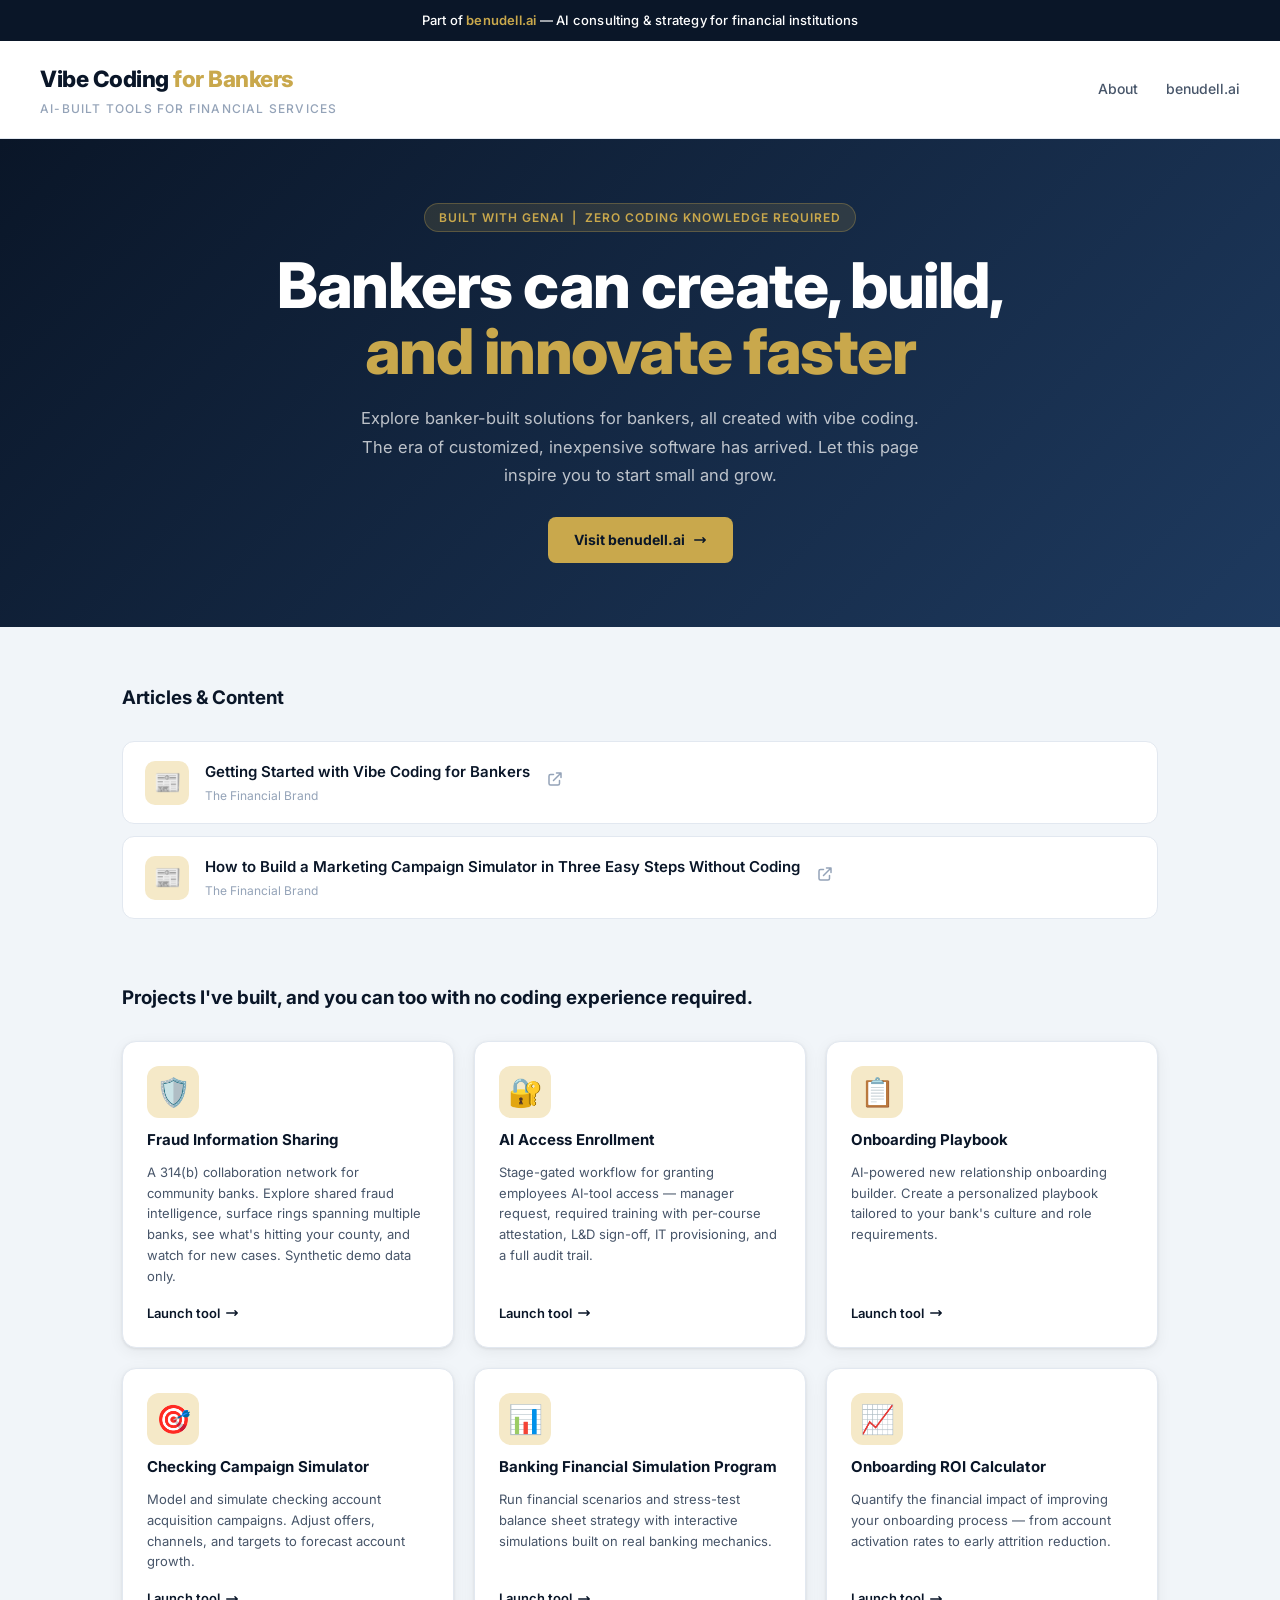
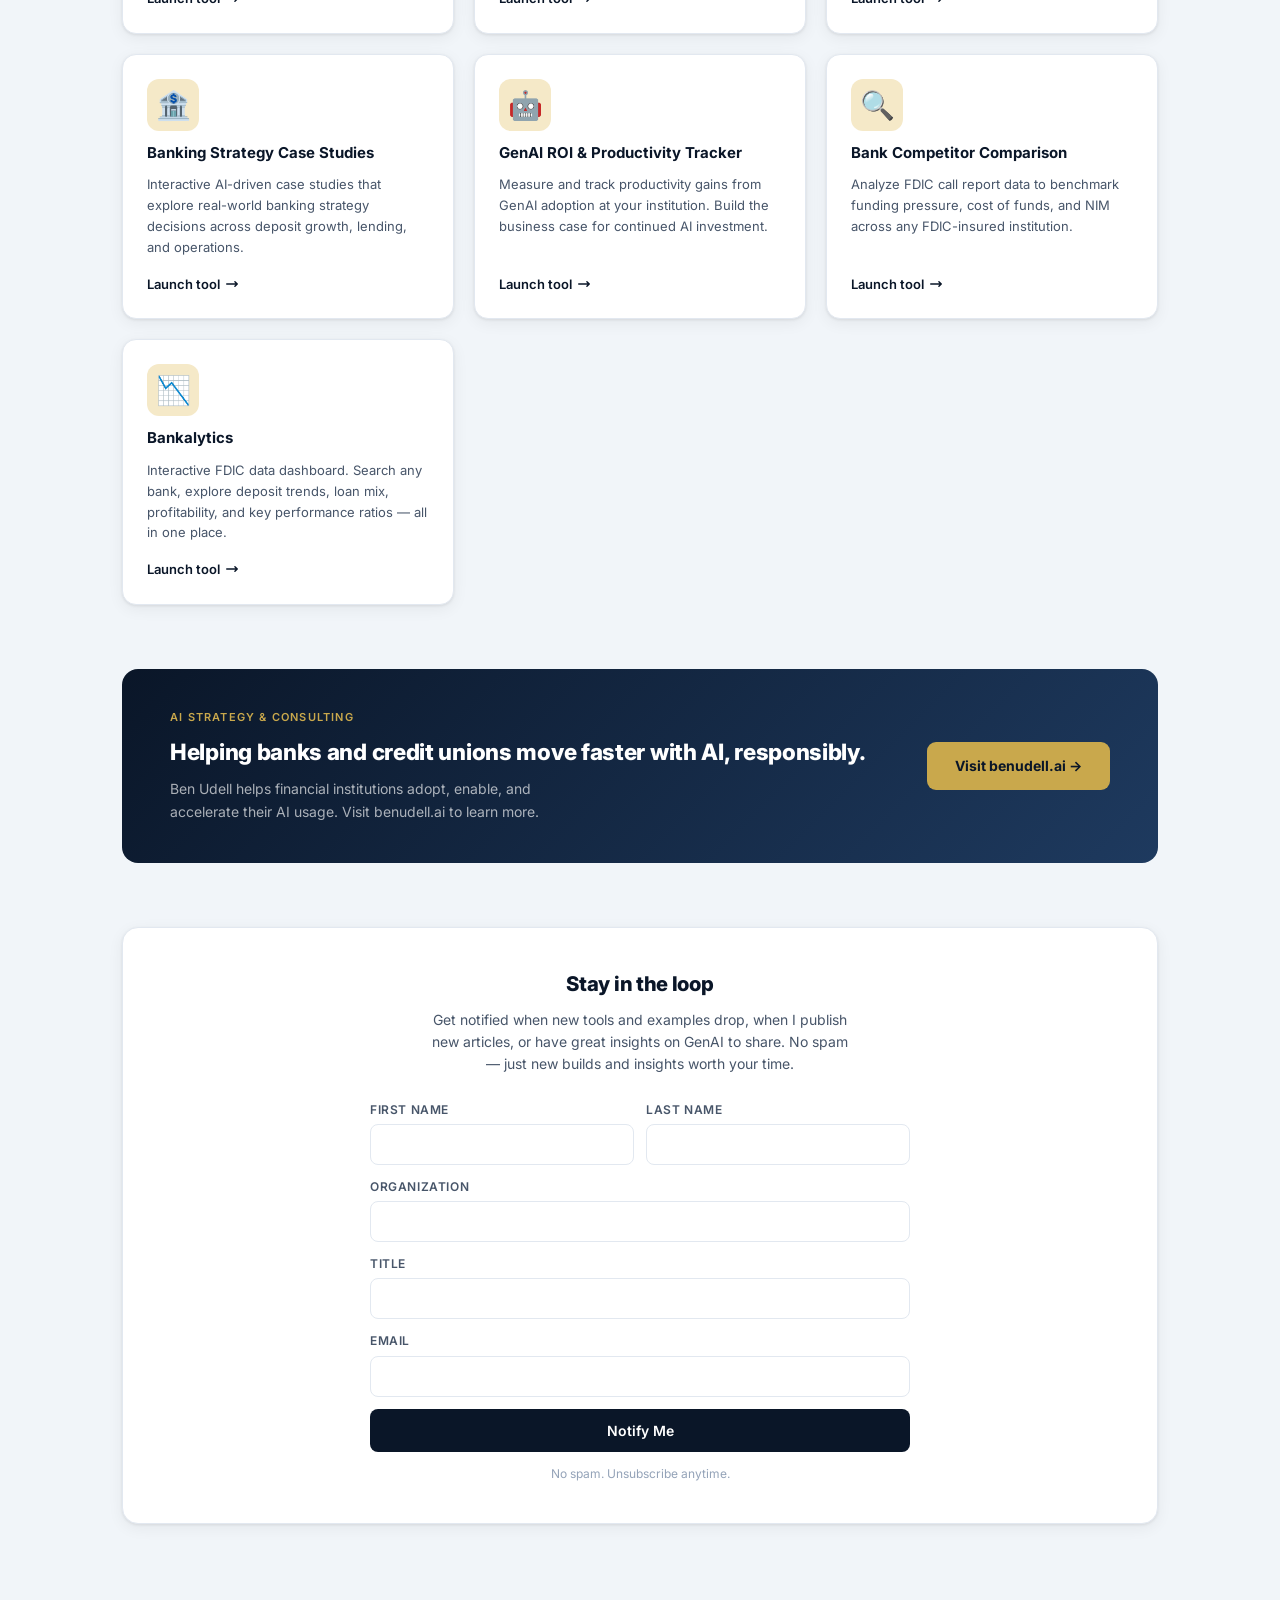
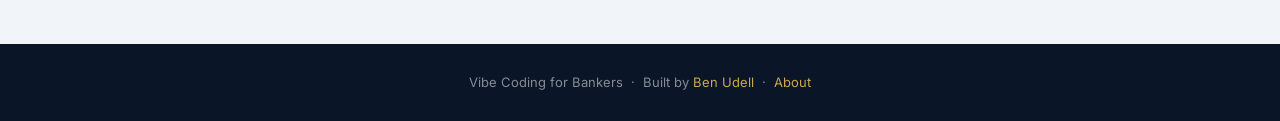
==== index.html @ f550cec5 "SEO: meta descriptions, OG/Twitter cards, canonicals, JSON-LD, robots.txt, sitemap, favicon Also rem" ====
<!DOCTYPE html>
<html lang="en">
<head>
  <!-- Google tag (gtag.js) -->
  <script async src="https://www.googletagmanager.com/gtag/js?id=G-VMK59B5GK4"></script>
  <script>
    window.dataLayer = window.dataLayer || [];
    function gtag(){dataLayer.push(arguments);}
    gtag('js', new Date());
    gtag('config', 'G-VMK59B5GK4');
  </script>
  <meta charset="UTF-8">
  <meta name="viewport" content="width=device-width, initial-scale=1.0">
  <title>Vibe Coding for Bankers — AI-Built Tools for Financial Services</title>
  <meta name="description" content="Banker-built software created with vibe coding and zero coding experience. Explore free AI-built tools for banks: campaign simulators, ROI calculators, FDIC data dashboards, and more.">
  <link rel="canonical" href="https://vibecodingforbankers.com/">
  <link rel="icon" type="image/png" href="robot.png">

  <!-- Open Graph -->
  <meta property="og:type" content="website">
  <meta property="og:site_name" content="Vibe Coding for Bankers">
  <meta property="og:title" content="Vibe Coding for Bankers — AI-Built Tools for Financial Services">
  <meta property="og:description" content="Banker-built software created with vibe coding and zero coding experience. Free AI-built tools for banks: simulators, ROI calculators, and FDIC dashboards.">
  <meta property="og:url" content="https://vibecodingforbankers.com/">
  <meta property="og:image" content="https://vibecodingforbankers.com/robot.png">

  <!-- Twitter -->
  <meta name="twitter:card" content="summary">
  <meta name="twitter:title" content="Vibe Coding for Bankers — AI-Built Tools for Financial Services">
  <meta name="twitter:description" content="Banker-built software created with vibe coding and zero coding experience. Free AI-built tools for banks.">
  <meta name="twitter:image" content="https://vibecodingforbankers.com/robot.png">

  <!-- Structured data -->
  <script type="application/ld+json">
  {
    "@context": "https://schema.org",
    "@graph": [
      {
        "@type": "WebSite",
        "@id": "https://vibecodingforbankers.com/#website",
        "url": "https://vibecodingforbankers.com/",
        "name": "Vibe Coding for Bankers",
        "description": "AI-built tools for financial services, created by a banker with no coding experience.",
        "publisher": { "@id": "https://vibecodingforbankers.com/#person" }
      },
      {
        "@type": "Person",
        "@id": "https://vibecodingforbankers.com/#person",
        "name": "Ben Udell",
        "url": "https://benudell.ai",
        "jobTitle": "AI Strategy Consultant for Financial Institutions",
        "sameAs": [
          "https://www.linkedin.com/in/benudell/",
          "https://benudell.ai"
        ]
      }
    ]
  }
  </script>

  <link href="https://fonts.googleapis.com/css2?family=Inter:wght@400;500;600;700;800&display=swap" rel="stylesheet">
  <style>
    *, *::before, *::after { box-sizing: border-box; margin: 0; padding: 0; }

    :root {
      --navy:       #0a1628;
      --navy-mid:   #1e3a5f;
      --gold:       #c9a84c;
      --gold-light: #f5e9c8;
      --bg:         #f1f5f9;
      --white:      #ffffff;
      --text:       #0f172a;
      --text-mid:   #475569;
      --text-light: #94a3b8;
      --border:     #e2e8f0;
      --shadow:     0 1px 3px rgba(0,0,0,0.08), 0 4px 16px rgba(0,0,0,0.06);
      --shadow-hover: 0 4px 12px rgba(0,0,0,0.12), 0 12px 32px rgba(0,0,0,0.1);
    }

    html, body {
      font-family: 'Inter', sans-serif;
      background: var(--bg);
      color: var(--text);
      font-size: 15px;
      line-height: 1.6;
    }

    /* ── Top Banner ─────────────────────────────────────── */
    .top-banner {
      background: var(--navy);
      color: #fff;
      text-align: center;
      padding: 10px 20px;
      font-size: 13px;
      font-weight: 500;
      letter-spacing: 0.2px;
    }
    .top-banner a {
      color: var(--gold);
      text-decoration: none;
      font-weight: 600;
      border-bottom: 1px solid transparent;
      transition: border-color 0.2s;
    }
    .top-banner a:hover { border-color: var(--gold); }

    /* ── Header ─────────────────────────────────────────── */
    .site-header {
      background: var(--white);
      border-bottom: 1px solid var(--border);
      padding: 20px 40px;
      display: flex;
      align-items: center;
      justify-content: space-between;
      gap: 20px;
    }
    .brand { display: flex; flex-direction: column; gap: 2px; }
    .brand-name {
      font-size: 1.5rem;
      font-weight: 800;
      color: var(--navy);
      letter-spacing: -0.5px;
    }
    .brand-name span { color: var(--gold); }
    .brand-tagline {
      font-size: 12px;
      color: var(--text-light);
      text-transform: uppercase;
      letter-spacing: 1.2px;
      font-weight: 500;
    }
    .header-nav a {
      font-size: 14px;
      font-weight: 500;
      color: var(--text-mid);
      text-decoration: none;
      margin-left: 24px;
      transition: color 0.2s;
    }
    .header-nav a:hover { color: var(--navy); }

    /* ── Hamburger ──────────────────────────────────────── */
    .hamburger {
      display: none;
      flex-direction: column;
      justify-content: center;
      gap: 5px;
      width: 36px;
      height: 36px;
      cursor: pointer;
      background: none;
      border: none;
      padding: 4px;
    }
    .hamburger span {
      display: block;
      height: 2px;
      background: var(--navy);
      border-radius: 2px;
      transition: transform 0.25s, opacity 0.25s;
    }
    .hamburger.open span:nth-child(1) { transform: translateY(7px) rotate(45deg); }
    .hamburger.open span:nth-child(2) { opacity: 0; }
    .hamburger.open span:nth-child(3) { transform: translateY(-7px) rotate(-45deg); }

    @media (max-width: 600px) {
      .site-header { padding: 14px 20px; position: relative; }
      .hamburger { display: flex; }
      .header-nav {
        display: none;
        position: absolute;
        top: 100%;
        left: 0; right: 0;
        background: var(--white);
        border-top: 1px solid var(--border);
        border-bottom: 1px solid var(--border);
        padding: 12px 20px 16px;
        z-index: 200;
        box-shadow: 0 4px 12px rgba(0,0,0,0.08);
      }
      .header-nav.open { display: flex; flex-direction: column; }
      .header-nav a { margin-left: 0; padding: 10px 0; font-size: 15px; border-bottom: 1px solid var(--border); }
      .header-nav a:last-child { border-bottom: none; }
    }

    /* ── Hero ───────────────────────────────────────────── */
    .hero {
      background: linear-gradient(135deg, var(--navy) 0%, var(--navy-mid) 100%);
      color: #fff;
      padding: 64px 40px;
      text-align: center;
    }
    .hero-label {
      display: inline-block;
      background: rgba(201,168,76,0.15);
      color: var(--gold);
      border: 1px solid rgba(201,168,76,0.3);
      border-radius: 20px;
      font-size: 12px;
      font-weight: 600;
      letter-spacing: 1px;
      text-transform: uppercase;
      padding: 4px 14px;
      margin-bottom: 20px;
    }
    .hero h1 {
      font-size: 4.2rem;
      font-weight: 800;
      letter-spacing: -1.5px;
      line-height: 1.05;
      margin-bottom: 20px;
      max-width: 800px;
      margin-left: auto;
      margin-right: auto;
    }
    .hero h1 span { color: var(--gold); }
    .hero p {
      font-size: 1.1rem;
      color: rgba(255,255,255,0.72);
      max-width: 560px;
      margin: 0 auto 28px;
      line-height: 1.7;
    }
    .hero-cta {
      display: inline-flex;
      align-items: center;
      gap: 8px;
      background: var(--gold);
      color: var(--navy);
      font-weight: 700;
      font-size: 14px;
      padding: 12px 26px;
      border-radius: 8px;
      text-decoration: none;
      transition: opacity 0.2s, transform 0.2s;
    }
    .hero-cta:hover { opacity: 0.88; transform: translateY(-1px); }

    /* ── Main content ───────────────────────────────────── */
    .main { max-width: 1100px; margin: 0 auto; padding: 56px 32px; }

    /* ── Section headings ───────────────────────────────── */
    .section-header {
      display: flex;
      align-items: baseline;
      gap: 12px;
      margin-bottom: 28px;
    }
    .section-title {
      font-size: 1.25rem;
      font-weight: 700;
      color: var(--navy);
    }
    .section-count {
      font-size: 12px;
      font-weight: 600;
      color: var(--text-light);
      background: var(--border);
      border-radius: 20px;
      padding: 2px 9px;
    }

    /* ── Project cards grid ─────────────────────────────── */
    .cards-grid {
      display: grid;
      grid-template-columns: repeat(3, 1fr);
      gap: 20px;
      margin-bottom: 64px;
    }
    @media (max-width: 900px) { .cards-grid { grid-template-columns: repeat(2, 1fr); } }
    @media (max-width: 560px) { .cards-grid { grid-template-columns: 1fr; } }

    .card {
      background: var(--white);
      border: 1px solid var(--border);
      border-radius: 14px;
      padding: 24px;
      display: flex;
      flex-direction: column;
      gap: 12px;
      box-shadow: var(--shadow);
      text-decoration: none;
      color: inherit;
      transition: box-shadow 0.2s, transform 0.2s, border-color 0.2s;
    }
    .card:hover {
      box-shadow: var(--shadow-hover);
      transform: translateY(-3px);
      border-color: var(--gold);
    }
    .card-icon {
      font-size: 28px;
      line-height: 1;
      display: flex;
      align-items: center;
      justify-content: center;
      width: 52px;
      height: 52px;
      background: var(--gold-light);
      border-radius: 12px;
    }
    .card-title {
      font-size: 1rem;
      font-weight: 700;
      color: var(--navy);
      line-height: 1.3;
    }
    .card-desc {
      font-size: 13px;
      color: var(--text-mid);
      line-height: 1.6;
      flex: 1;
    }
    .card-link {
      display: inline-flex;
      align-items: center;
      gap: 5px;
      font-size: 13px;
      font-weight: 600;
      color: var(--navy);
      margin-top: 4px;
    }
    .card-link svg { transition: transform 0.2s; }
    .card:hover .card-link svg { transform: translateX(3px); }

    /* ── benudell.ai Callout ────────────────────────────── */
    .callout-band {
      background: linear-gradient(135deg, var(--navy) 0%, var(--navy-mid) 100%);
      border-radius: 16px;
      padding: 40px 48px;
      display: flex;
      align-items: center;
      justify-content: space-between;
      gap: 32px;
      margin-bottom: 64px;
    }
    @media (max-width: 700px) {
      .callout-band { flex-direction: column; text-align: center; padding: 32px 24px; }
    }
    .callout-text {}
    .callout-eyebrow {
      font-size: 11px;
      font-weight: 600;
      text-transform: uppercase;
      letter-spacing: 1.2px;
      color: var(--gold);
      margin-bottom: 8px;
    }
    .callout-heading {
      font-size: 1.5rem;
      font-weight: 800;
      color: #fff;
      letter-spacing: -0.3px;
      margin-bottom: 8px;
    }
    .callout-sub {
      font-size: 14px;
      color: rgba(255,255,255,0.65);
      line-height: 1.6;
      max-width: 420px;
    }
    .callout-btn {
      flex-shrink: 0;
      background: var(--gold);
      color: var(--navy);
      font-weight: 700;
      font-size: 14px;
      padding: 13px 28px;
      border-radius: 9px;
      text-decoration: none;
      white-space: nowrap;
      transition: opacity 0.2s, transform 0.2s;
    }
    .callout-btn:hover { opacity: 0.88; transform: translateY(-1px); }

    /* ── Email Capture ──────────────────────────────────── */
    .email-section {
      background: var(--white);
      border: 1px solid var(--border);
      border-radius: 16px;
      padding: 40px 48px;
      margin-bottom: 64px;
      text-align: center;
      box-shadow: var(--shadow);
    }
    @media (max-width: 600px) { .email-section { padding: 28px 20px; } }
    .email-section h2 {
      font-size: 1.35rem;
      font-weight: 800;
      color: var(--navy);
      margin-bottom: 8px;
      letter-spacing: -0.3px;
    }
    .email-section p {
      font-size: 14px;
      color: var(--text-mid);
      margin-bottom: 24px;
      max-width: 420px;
      margin-left: auto;
      margin-right: auto;
    }
    .email-form {
      display: grid;
      grid-template-columns: 1fr 1fr;
      gap: 12px;
      max-width: 540px;
      margin: 0 auto;
      text-align: left;
    }
    .email-form .full { grid-column: 1 / -1; }
    @media (max-width: 500px) { .email-form { grid-template-columns: 1fr; } }
    .email-field { display: flex; flex-direction: column; gap: 5px; }
    .email-label {
      font-size: 12px;
      font-weight: 600;
      color: var(--text-mid);
      text-transform: uppercase;
      letter-spacing: 0.6px;
    }
    .email-input {
      padding: 11px 14px;
      border: 1.5px solid var(--border);
      border-radius: 8px;
      font-size: 14px;
      font-family: 'Inter', sans-serif;
      color: var(--text);
      outline: none;
      transition: border-color 0.2s;
      width: 100%;
    }
    .email-input:focus { border-color: var(--navy); }
    .email-btn {
      grid-column: 1 / -1;
      background: var(--navy);
      color: #fff;
      font-family: 'Inter', sans-serif;
      font-size: 14px;
      font-weight: 600;
      padding: 13px 22px;
      border: none;
      border-radius: 8px;
      cursor: pointer;
      transition: background 0.2s, transform 0.15s;
    }
    .email-btn:hover { background: var(--navy-mid); transform: translateY(-1px); }
    .email-thanks {
      display: none;
      color: #16a34a;
      font-weight: 600;
      font-size: 15px;
      margin-top: 16px;
    }
    .email-note {
      font-size: 12px;
      color: var(--text-light);
      margin-top: 12px;
      text-align: center;
    }

    /* ── Articles ───────────────────────────────────────── */
    .articles-list { list-style: none; margin-bottom: 64px; }
    .article-item {
      background: var(--white);
      border: 1px solid var(--border);
      border-radius: 12px;
      margin-bottom: 12px;
      overflow: hidden;
      transition: box-shadow 0.2s, transform 0.2s;
    }
    .article-item:hover { box-shadow: var(--shadow-hover); transform: translateY(-2px); }
    .article-link {
      display: flex;
      align-items: center;
      gap: 16px;
      padding: 18px 22px;
      text-decoration: none;
      color: inherit;
    }
    .article-icon {
      font-size: 22px;
      flex-shrink: 0;
      width: 44px;
      height: 44px;
      background: var(--gold-light);
      border-radius: 10px;
      display: flex;
      align-items: center;
      justify-content: center;
    }
    .article-title {
      font-size: 15px;
      font-weight: 600;
      color: var(--navy);
      flex: 1;
    }
    .article-source {
      font-size: 12px;
      color: var(--text-light);
      margin-top: 2px;
    }
    .article-arrow {
      color: var(--text-light);
      flex-shrink: 0;
    }

    /* ── Footer ─────────────────────────────────────────── */
    .site-footer {
      background: var(--navy);
      color: rgba(255,255,255,0.5);
      text-align: center;
      padding: 28px 20px;
      font-size: 13px;
    }
    .site-footer a { color: var(--gold); text-decoration: none; }
    .site-footer a:hover { text-decoration: underline; }
  </style>
</head>
<body>

  <!-- Top Banner -->
  <div class="top-banner">
    Part of <a href="https://benudell.ai" target="_blank" rel="noopener">benudell.ai</a> — AI consulting &amp; strategy for financial institutions
  </div>

  <!-- Header -->
  <header class="site-header">
    <div class="brand">
      <div class="brand-name">Vibe Coding <span>for Bankers</span></div>
      <div class="brand-tagline">AI-built tools for financial services</div>
    </div>
    <button class="hamburger" id="hamburger" aria-label="Menu">
      <span></span><span></span><span></span>
    </button>
    <nav class="header-nav" id="headerNav">
      <a href="about.html">About</a>
      <a href="https://benudell.ai" target="_blank" rel="noopener">benudell.ai</a>
    </nav>
  </header>

  <!-- Hero -->
  <section class="hero">
    <div class="hero-label">Built with GenAI &nbsp;|&nbsp; Zero coding knowledge required</div>
    <h1>Bankers can create, build,<br><span>and innovate faster</span></h1>
    <p>Explore banker-built solutions for bankers, all created with vibe coding. The era of customized, inexpensive software has arrived. Let this page inspire you to start small and grow.</p>
    <a href="https://benudell.ai" target="_blank" rel="noopener" class="hero-cta">
      Visit benudell.ai
      <svg width="14" height="14" fill="none" viewBox="0 0 24 24" stroke="currentColor" stroke-width="2.5"><path stroke-linecap="round" stroke-linejoin="round" d="M17 8l4 4m0 0l-4 4m4-4H3"/></svg>
    </a>
  </section>

  <main class="main">

    <!-- Articles -->
    <div class="section-header">
      <div class="section-title">Articles &amp; Content</div>
    </div>
    <ul class="articles-list">
      <li class="article-item">
        <a href="https://thefinancialbrand.com/news/digital-banking/you-can-vibe-code-for-your-bank-196775" target="_blank" rel="noopener" class="article-link">
          <div class="article-icon">📰</div>
          <div>
            <div class="article-title">Getting Started with Vibe Coding for Bankers</div>
            <div class="article-source">The Financial Brand</div>
          </div>
          <div class="article-arrow">
            <svg width="18" height="18" fill="none" viewBox="0 0 24 24" stroke="currentColor" stroke-width="2"><path stroke-linecap="round" stroke-linejoin="round" d="M10 6H6a2 2 0 00-2 2v10a2 2 0 002 2h10a2 2 0 002-2v-4M14 4h6m0 0v6m0-6L10 14"/></svg>
          </div>
        </a>
      </li>
      <li class="article-item">
        <a href="https://thefinancialbrand.com/news/artificial-intelligence-banking/how-to-build-a-marketing-campaign-simulator-in-three-easy-steps-without-coding-197214" target="_blank" rel="noopener" class="article-link">
          <div class="article-icon">📰</div>
          <div>
            <div class="article-title">How to Build a Marketing Campaign Simulator in Three Easy Steps Without Coding</div>
            <div class="article-source">The Financial Brand</div>
          </div>
          <div class="article-arrow">
            <svg width="18" height="18" fill="none" viewBox="0 0 24 24" stroke="currentColor" stroke-width="2"><path stroke-linecap="round" stroke-linejoin="round" d="M10 6H6a2 2 0 00-2 2v10a2 2 0 002 2h10a2 2 0 002-2v-4M14 4h6m0 0v6m0-6L10 14"/></svg>
          </div>
        </a>
      </li>
    </ul>

    <!-- Projects -->
    <div class="section-header">
      <div class="section-title">Projects I've built, and you can too with no coding experience required.</div>
    </div>

    <div class="cards-grid">

      <a href="/fraud-share/" target="_blank" rel="noopener" class="card">
        <div class="card-icon">🛡️</div>
        <div class="card-title">Fraud Information Sharing</div>
        <div class="card-desc">A 314(b) collaboration network for community banks. Explore shared fraud intelligence, surface rings spanning multiple banks, see what's hitting your county, and watch for new cases. Synthetic demo data only.</div>
        <div class="card-link">Launch tool <svg width="14" height="14" fill="none" viewBox="0 0 24 24" stroke="currentColor" stroke-width="2.5"><path stroke-linecap="round" stroke-linejoin="round" d="M17 8l4 4m0 0l-4 4m4-4H3"/></svg></div>
      </a>

      <a href="https://ai-access-enrollment-production.up.railway.app" target="_blank" rel="noopener" class="card">
        <div class="card-icon">🔐</div>
        <div class="card-title">AI Access Enrollment</div>
        <div class="card-desc">Stage-gated workflow for granting employees AI-tool access — manager request, required training with per-course attestation, L&amp;D sign-off, IT provisioning, and a full audit trail.</div>
        <div class="card-link">Launch tool <svg width="14" height="14" fill="none" viewBox="0 0 24 24" stroke="currentColor" stroke-width="2.5"><path stroke-linecap="round" stroke-linejoin="round" d="M17 8l4 4m0 0l-4 4m4-4H3"/></svg></div>
      </a>

      <a href="https://embark-architect.lovable.app" target="_blank" rel="noopener" class="card">
        <div class="card-icon">📋</div>
        <div class="card-title">Onboarding Playbook</div>
        <div class="card-desc">AI-powered new relationship onboarding builder. Create a personalized playbook tailored to your bank's culture and role requirements.</div>
        <div class="card-link">Launch tool <svg width="14" height="14" fill="none" viewBox="0 0 24 24" stroke="currentColor" stroke-width="2.5"><path stroke-linecap="round" stroke-linejoin="round" d="M17 8l4 4m0 0l-4 4m4-4H3"/></svg></div>
      </a>

      <a href="https://checkingcampaignsimulator.lovable.app" target="_blank" rel="noopener" class="card">
        <div class="card-icon">🎯</div>
        <div class="card-title">Checking Campaign Simulator</div>
        <div class="card-desc">Model and simulate checking account acquisition campaigns. Adjust offers, channels, and targets to forecast account growth.</div>
        <div class="card-link">Launch tool <svg width="14" height="14" fill="none" viewBox="0 0 24 24" stroke="currentColor" stroke-width="2.5"><path stroke-linecap="round" stroke-linejoin="round" d="M17 8l4 4m0 0l-4 4m4-4H3"/></svg></div>
      </a>

      <a href="https://gsbfisim.lovable.app" target="_blank" rel="noopener" class="card">
        <div class="card-icon">📊</div>
        <div class="card-title">Banking Financial Simulation Program</div>
        <div class="card-desc">Run financial scenarios and stress-test balance sheet strategy with interactive simulations built on real banking mechanics.</div>
        <div class="card-link">Launch tool <svg width="14" height="14" fill="none" viewBox="0 0 24 24" stroke="currentColor" stroke-width="2.5"><path stroke-linecap="round" stroke-linejoin="round" d="M17 8l4 4m0 0l-4 4m4-4H3"/></svg></div>
      </a>

<a href="https://creative-calculation-hub.lovable.app" target="_blank" rel="noopener" class="card">
        <div class="card-icon">📈</div>
        <div class="card-title">Onboarding ROI Calculator</div>
        <div class="card-desc">Quantify the financial impact of improving your onboarding process — from account activation rates to early attrition reduction.</div>
        <div class="card-link">Launch tool <svg width="14" height="14" fill="none" viewBox="0 0 24 24" stroke="currentColor" stroke-width="2.5"><path stroke-linecap="round" stroke-linejoin="round" d="M17 8l4 4m0 0l-4 4m4-4H3"/></svg></div>
      </a>

      <a href="https://bank-strategist-ai.lovable.app" target="_blank" rel="noopener" class="card">
        <div class="card-icon">🏦</div>
        <div class="card-title">Banking Strategy Case Studies</div>
        <div class="card-desc">Interactive AI-driven case studies that explore real-world banking strategy decisions across deposit growth, lending, and operations.</div>
        <div class="card-link">Launch tool <svg width="14" height="14" fill="none" viewBox="0 0 24 24" stroke="currentColor" stroke-width="2.5"><path stroke-linecap="round" stroke-linejoin="round" d="M17 8l4 4m0 0l-4 4m4-4H3"/></svg></div>
      </a>

      <a href="https://genai-productivity-tracker.lovable.app/" target="_blank" rel="noopener" class="card">
        <div class="card-icon">🤖</div>
        <div class="card-title">GenAI ROI &amp; Productivity Tracker</div>
        <div class="card-desc">Measure and track productivity gains from GenAI adoption at your institution. Build the business case for continued AI investment.</div>
        <div class="card-link">Launch tool <svg width="14" height="14" fill="none" viewBox="0 0 24 24" stroke="currentColor" stroke-width="2.5"><path stroke-linecap="round" stroke-linejoin="round" d="M17 8l4 4m0 0l-4 4m4-4H3"/></svg></div>
      </a>

      <a href="bank-call-report-analyzer.html" target="_blank" rel="noopener" class="card">
        <div class="card-icon">🔍</div>
        <div class="card-title">Bank Competitor Comparison</div>
        <div class="card-desc">Analyze FDIC call report data to benchmark funding pressure, cost of funds, and NIM across any FDIC-insured institution.</div>
        <div class="card-link">Launch tool <svg width="14" height="14" fill="none" viewBox="0 0 24 24" stroke="currentColor" stroke-width="2.5"><path stroke-linecap="round" stroke-linejoin="round" d="M17 8l4 4m0 0l-4 4m4-4H3"/></svg></div>
      </a>

      <a href="https://bankalytics.netlify.app/" target="_blank" rel="noopener" class="card">
        <div class="card-icon">📉</div>
        <div class="card-title">Bankalytics</div>
        <div class="card-desc">Interactive FDIC data dashboard. Search any bank, explore deposit trends, loan mix, profitability, and key performance ratios — all in one place.</div>
        <div class="card-link">Launch tool <svg width="14" height="14" fill="none" viewBox="0 0 24 24" stroke="currentColor" stroke-width="2.5"><path stroke-linecap="round" stroke-linejoin="round" d="M17 8l4 4m0 0l-4 4m4-4H3"/></svg></div>
      </a>

    </div>

    <!-- benudell.ai Callout -->
    <div class="callout-band">
      <div class="callout-text">
        <div class="callout-eyebrow">AI Strategy &amp; Consulting</div>
        <div class="callout-heading">Helping banks and credit unions move faster with AI, responsibly.</div>
        <div class="callout-sub">Ben Udell helps financial institutions adopt, enable, and accelerate their AI usage. Visit benudell.ai to learn more.</div>
      </div>
      <a href="https://benudell.ai" target="_blank" rel="noopener" class="callout-btn">Visit benudell.ai →</a>
    </div>

    <!-- Email Capture -->
    <div class="email-section">
      <h2>Stay in the loop</h2>
      <p>Get notified when new tools and examples drop, when I publish new articles, or have great insights on GenAI to share. No spam — just new builds and insights worth your time.</p>
      <form class="email-form" id="emailForm">
        <div class="email-field">
          <label class="email-label" for="firstName">First Name</label>
          <input class="email-input" type="text" id="firstName" name="firstName" required>
        </div>
        <div class="email-field">
          <label class="email-label" for="lastName">Last Name</label>
          <input class="email-input" type="text" id="lastName" name="lastName" required>
        </div>
        <div class="email-field full">
          <label class="email-label" for="organization">Organization</label>
          <input class="email-input" type="text" id="organization" name="organization" required>
        </div>
        <div class="email-field full">
          <label class="email-label" for="title">Title</label>
          <input class="email-input" type="text" id="title" name="title" required>
        </div>
        <div class="email-field full">
          <label class="email-label" for="email">Email</label>
          <input class="email-input" type="email" id="email" name="email" required>
        </div>
        <button class="email-btn" type="submit">Notify Me</button>
      </form>
      <div class="email-thanks" id="emailThanks">✓ You're on the list — thanks!</div>
      <div class="email-note">No spam. Unsubscribe anytime.</div>
    </div>

  </main>

  <!-- Footer -->
  <footer class="site-footer">
    <p>Vibe Coding for Bankers &nbsp;·&nbsp; Built by <a href="https://benudell.ai" target="_blank" rel="noopener">Ben Udell</a> &nbsp;·&nbsp; <a href="about.html">About</a></p>
  </footer>

  <script>
    // Hamburger menu
    const hamburger = document.getElementById('hamburger');
    const headerNav = document.getElementById('headerNav');
    hamburger.addEventListener('click', () => {
      hamburger.classList.toggle('open');
      headerNav.classList.toggle('open');
    });
    // Close menu when a link is clicked
    headerNav.querySelectorAll('a').forEach(a => a.addEventListener('click', () => {
      hamburger.classList.remove('open');
      headerNav.classList.remove('open');
    }));

    const SCRIPT_URL = 'https://script.google.com/macros/s/AKfycbw_fB1WUMu78fRrLVEBPa9GOAY6Ng2Lzy8RIN1iD5fTNvYi4U49Or56YtWM7o_eEZM/exec';
    const form = document.getElementById('emailForm');
    form.addEventListener('submit', function(e) {
      e.preventDefault();
      const data = new URLSearchParams();
      data.append('firstName',    form.querySelector('[name="firstName"]').value);
      data.append('lastName',     form.querySelector('[name="lastName"]').value);
      data.append('organization', form.querySelector('[name="organization"]').value);
      data.append('title',        form.querySelector('[name="title"]').value);
      data.append('email',        form.querySelector('[name="email"]').value);
      fetch(SCRIPT_URL, { method: 'POST', mode: 'no-cors', body: data });
      window.gtag && gtag('event', 'newsletter_signup');
      form.style.display = 'none';
      document.getElementById('emailThanks').style.display = 'block';
    });
  </script>

</body>
</html>
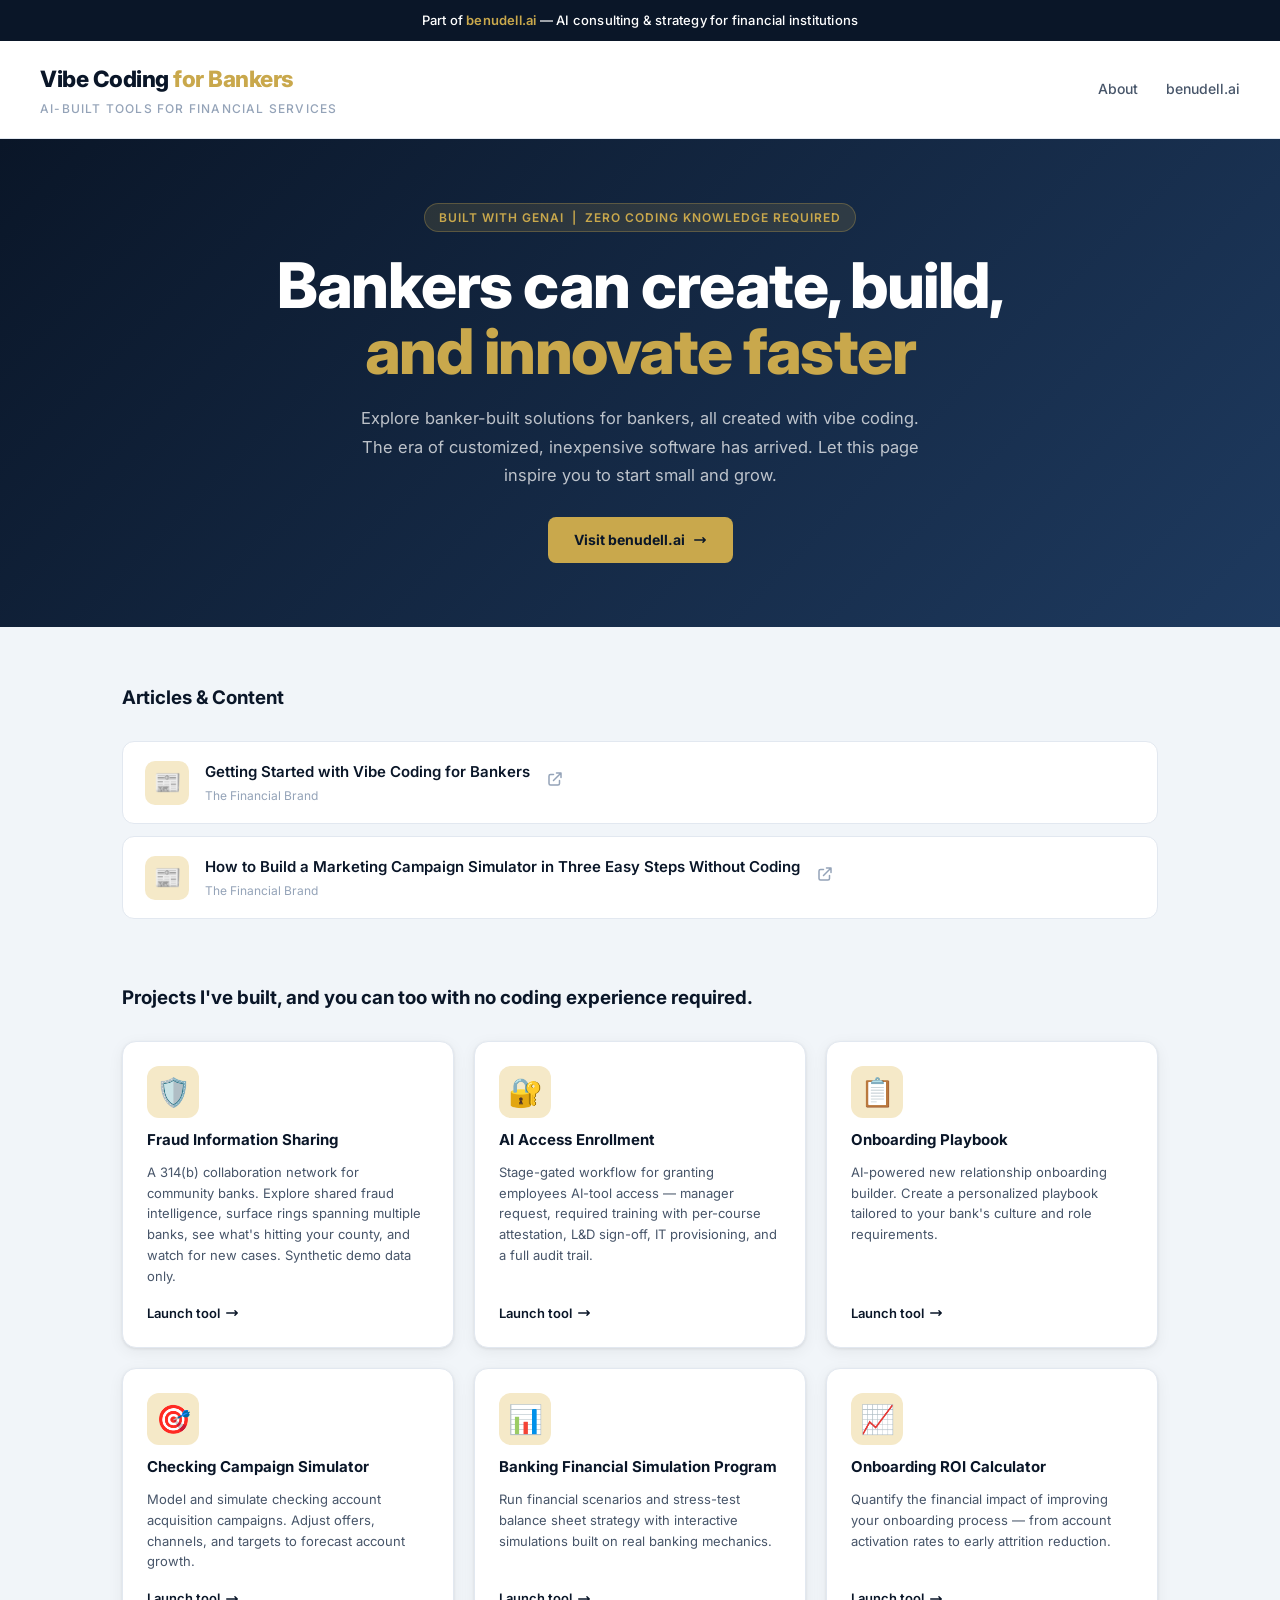
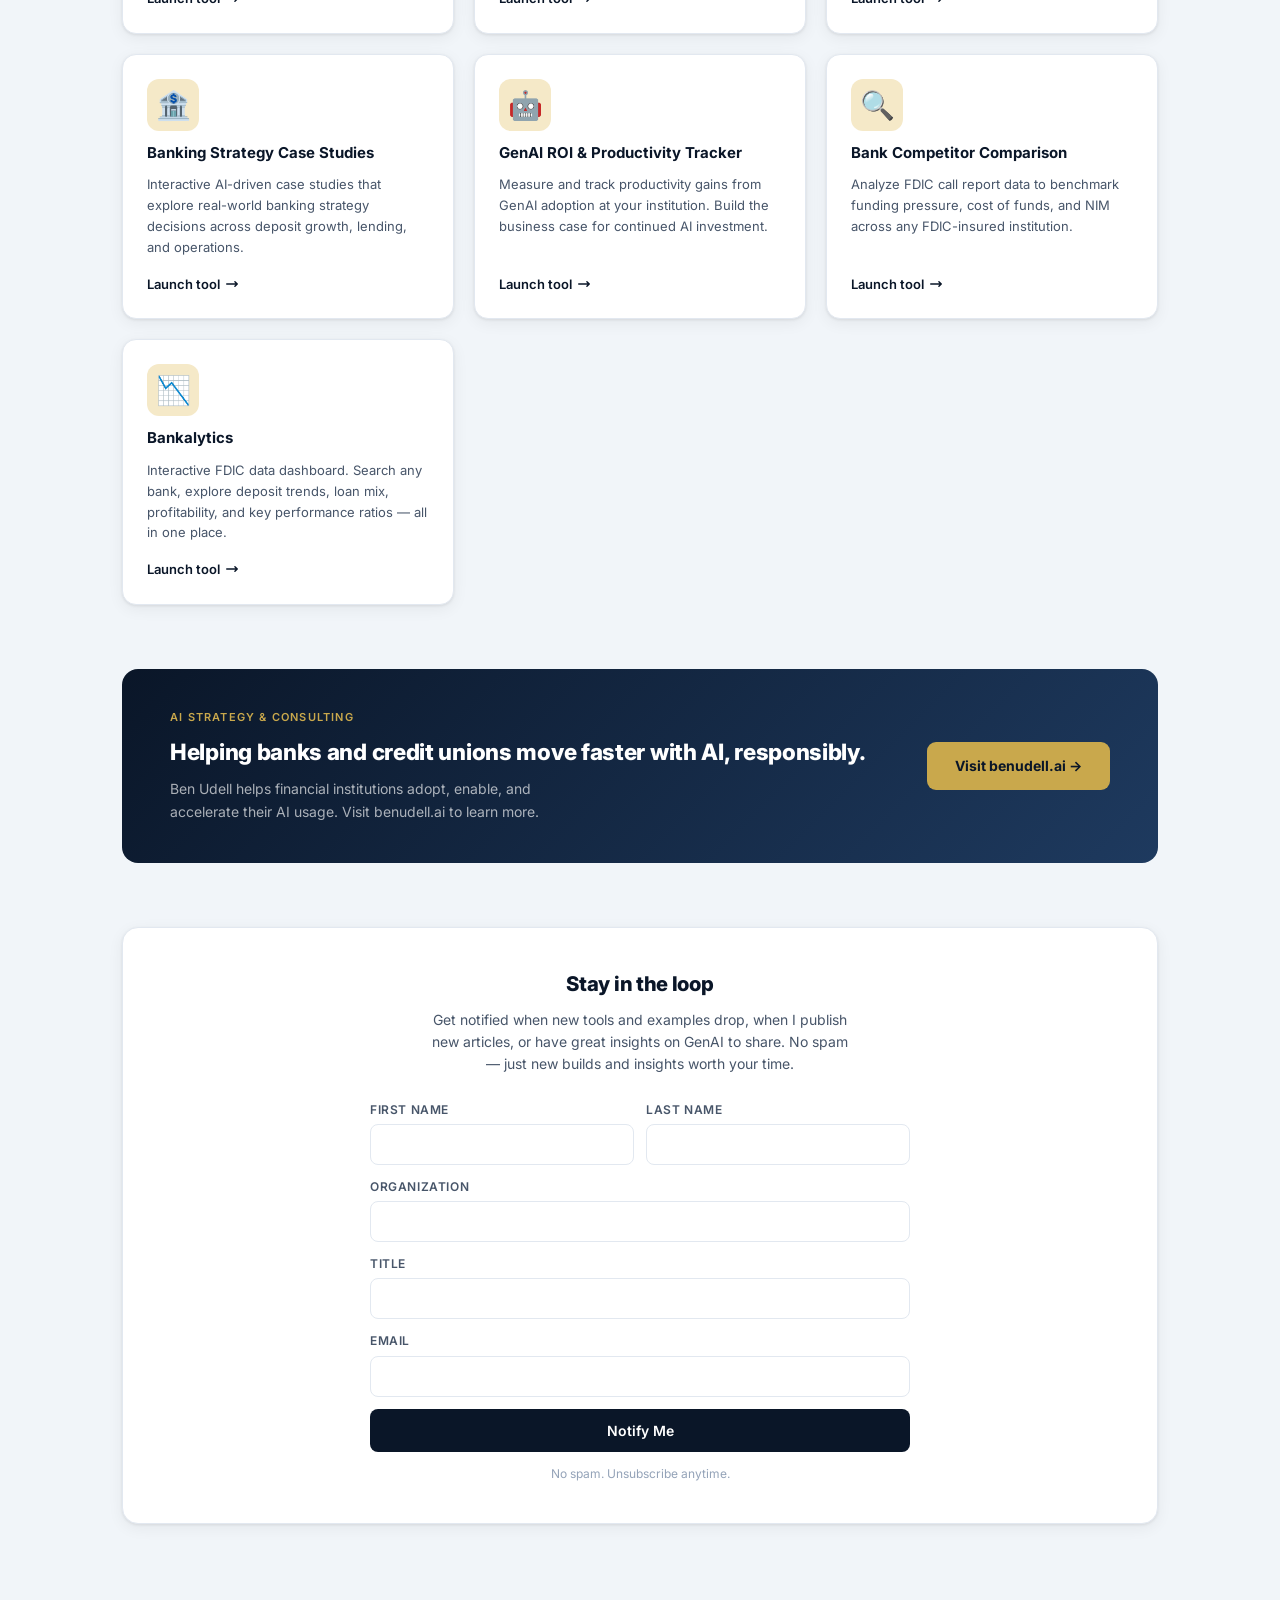
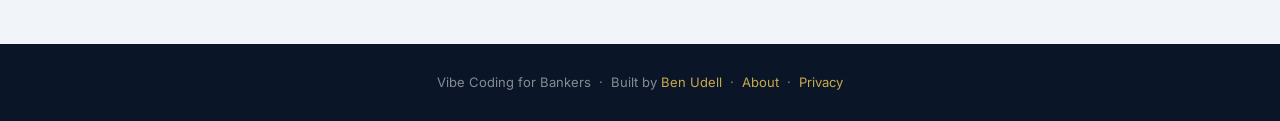
==== commit 4453f4cf: "Add privacy policy page, link from footers, add to sitemap Co-Authored-By: Claude Opus 4.8 <noreply@" ====
--- a/index.html
+++ b/index.html
@@ -705,7 +705,7 @@
 
   <!-- Footer -->
   <footer class="site-footer">
-    <p>Vibe Coding for Bankers &nbsp;·&nbsp; Built by <a href="https://benudell.ai" target="_blank" rel="noopener">Ben Udell</a> &nbsp;·&nbsp; <a href="about.html">About</a></p>
+    <p>Vibe Coding for Bankers &nbsp;·&nbsp; Built by <a href="https://benudell.ai" target="_blank" rel="noopener">Ben Udell</a> &nbsp;·&nbsp; <a href="about.html">About</a> &nbsp;·&nbsp; <a href="privacy.html">Privacy</a></p>
   </footer>
 
   <script>
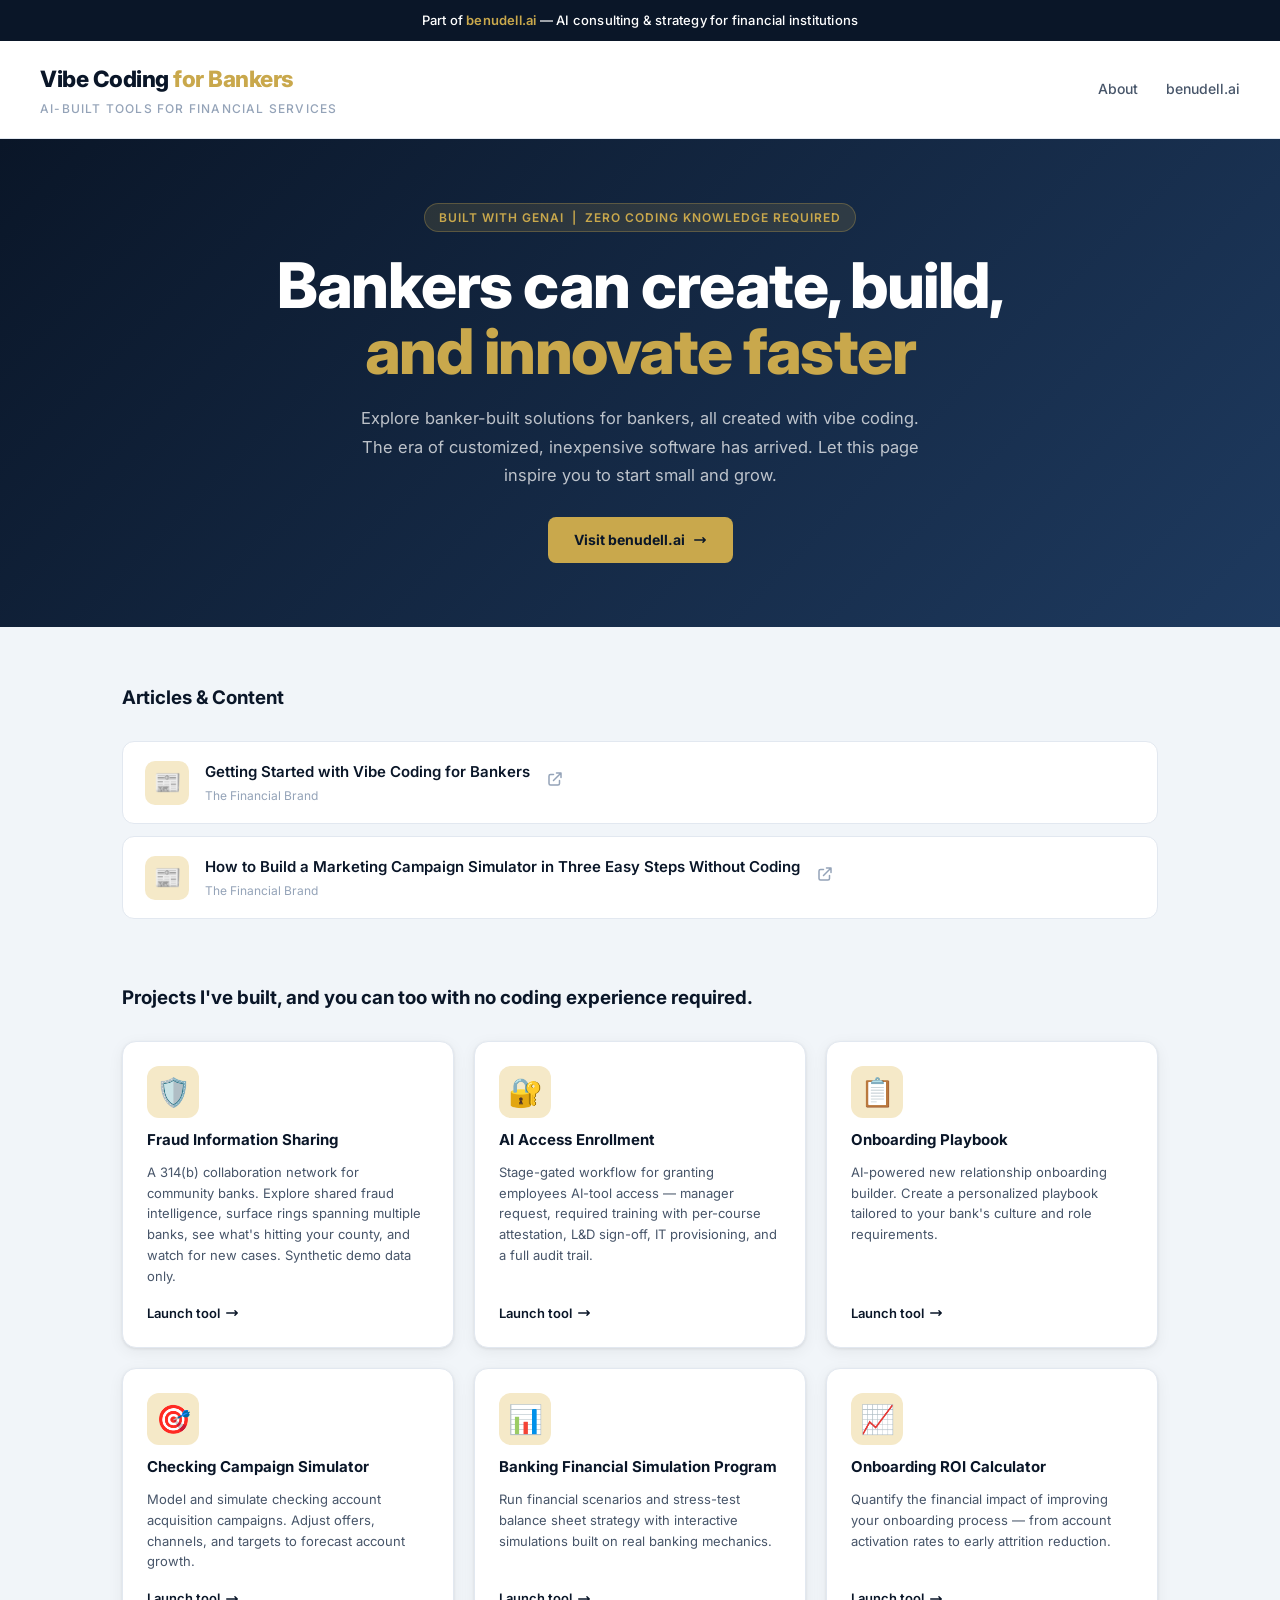
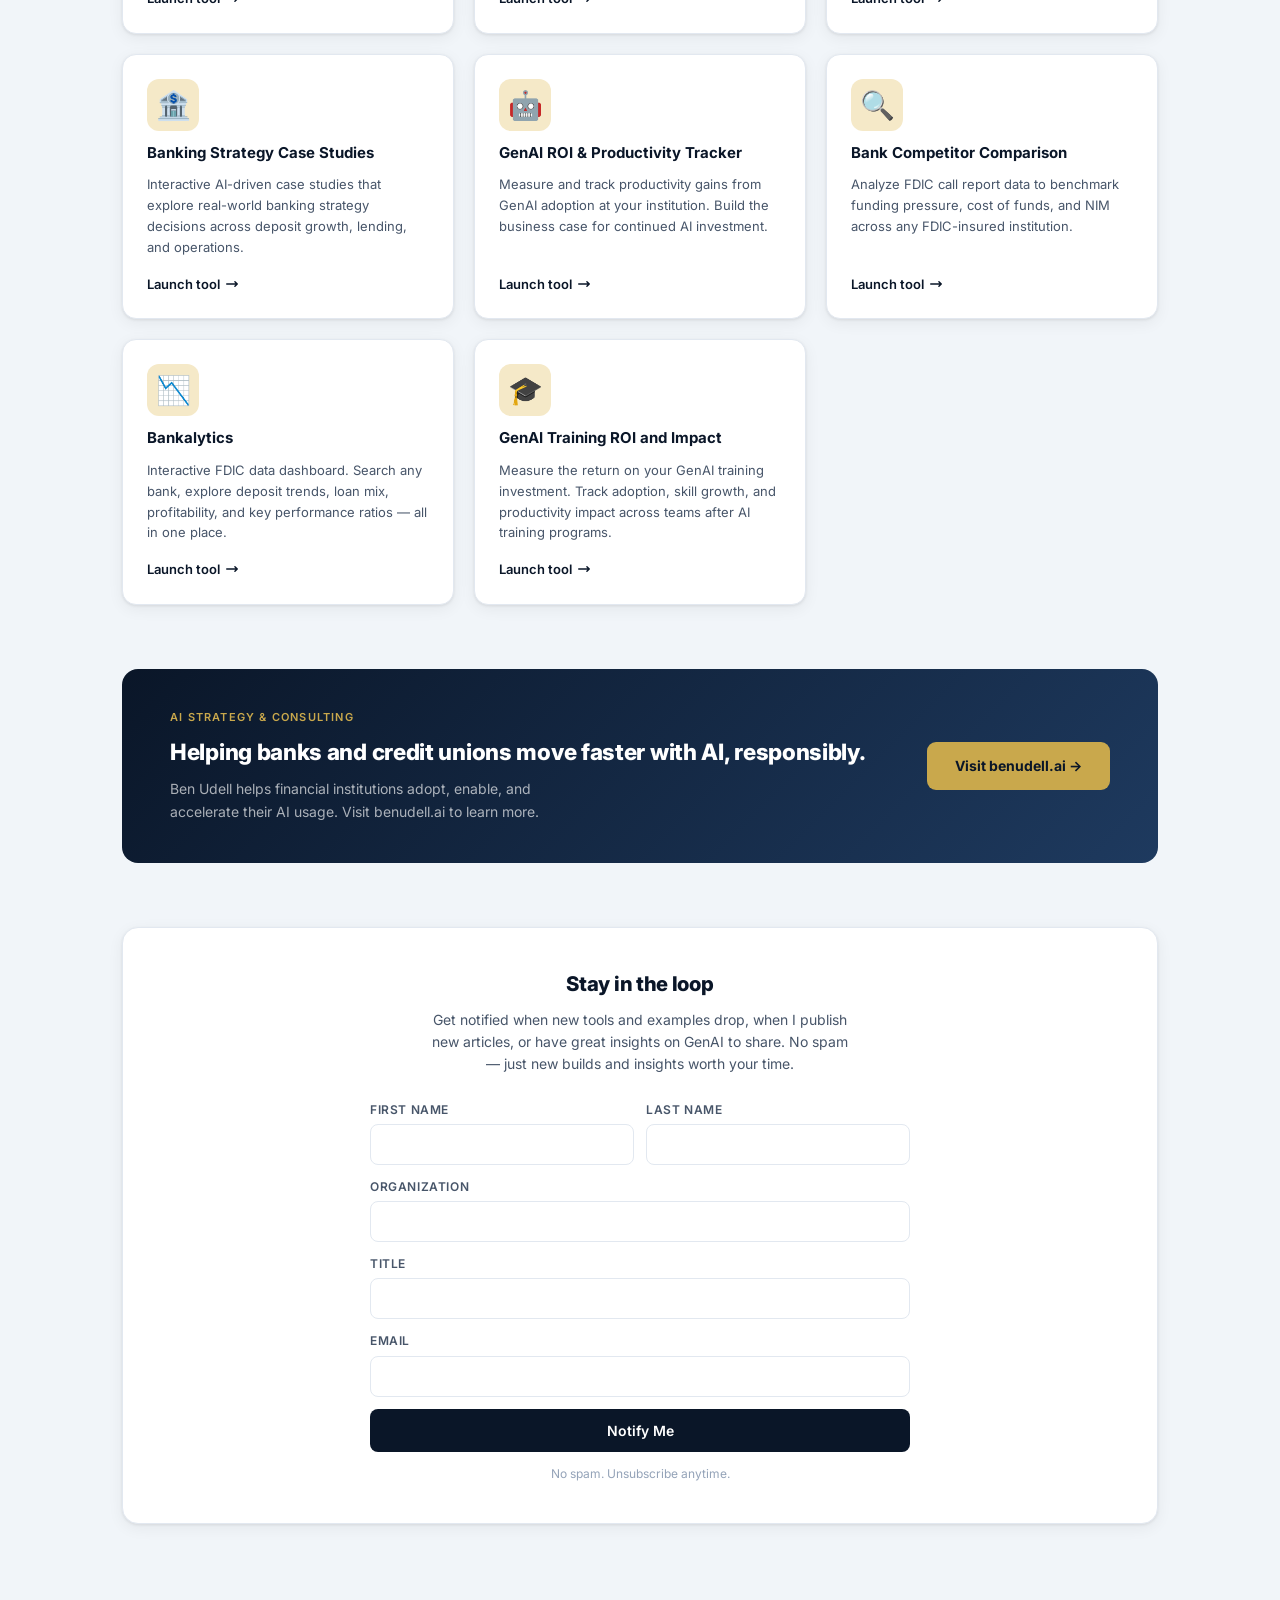
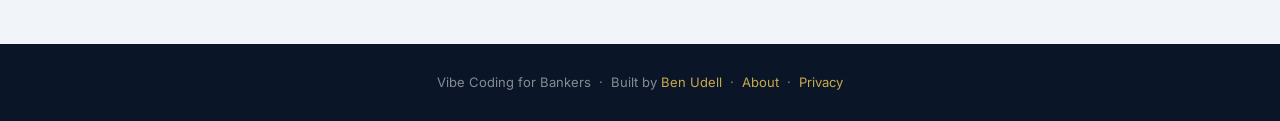
==== commit 71601b08: "Add GenAI Training ROI and Impact card Co-Authored-By: Claude Sonnet 5 <noreply@anthropic.com>" ====
--- a/index.html
+++ b/index.html
@@ -658,6 +658,13 @@
         <div class="card-link">Launch tool <svg width="14" height="14" fill="none" viewBox="0 0 24 24" stroke="currentColor" stroke-width="2.5"><path stroke-linecap="round" stroke-linejoin="round" d="M17 8l4 4m0 0l-4 4m4-4H3"/></svg></div>
       </a>
 
+      <a href="https://genai-roi-spark.lovable.app" target="_blank" rel="noopener" class="card">
+        <div class="card-icon">🎓</div>
+        <div class="card-title">GenAI Training ROI and Impact</div>
+        <div class="card-desc">Measure the return on your GenAI training investment. Track adoption, skill growth, and productivity impact across teams after AI training programs.</div>
+        <div class="card-link">Launch tool <svg width="14" height="14" fill="none" viewBox="0 0 24 24" stroke="currentColor" stroke-width="2.5"><path stroke-linecap="round" stroke-linejoin="round" d="M17 8l4 4m0 0l-4 4m4-4H3"/></svg></div>
+      </a>
+
     </div>
 
     <!-- benudell.ai Callout -->
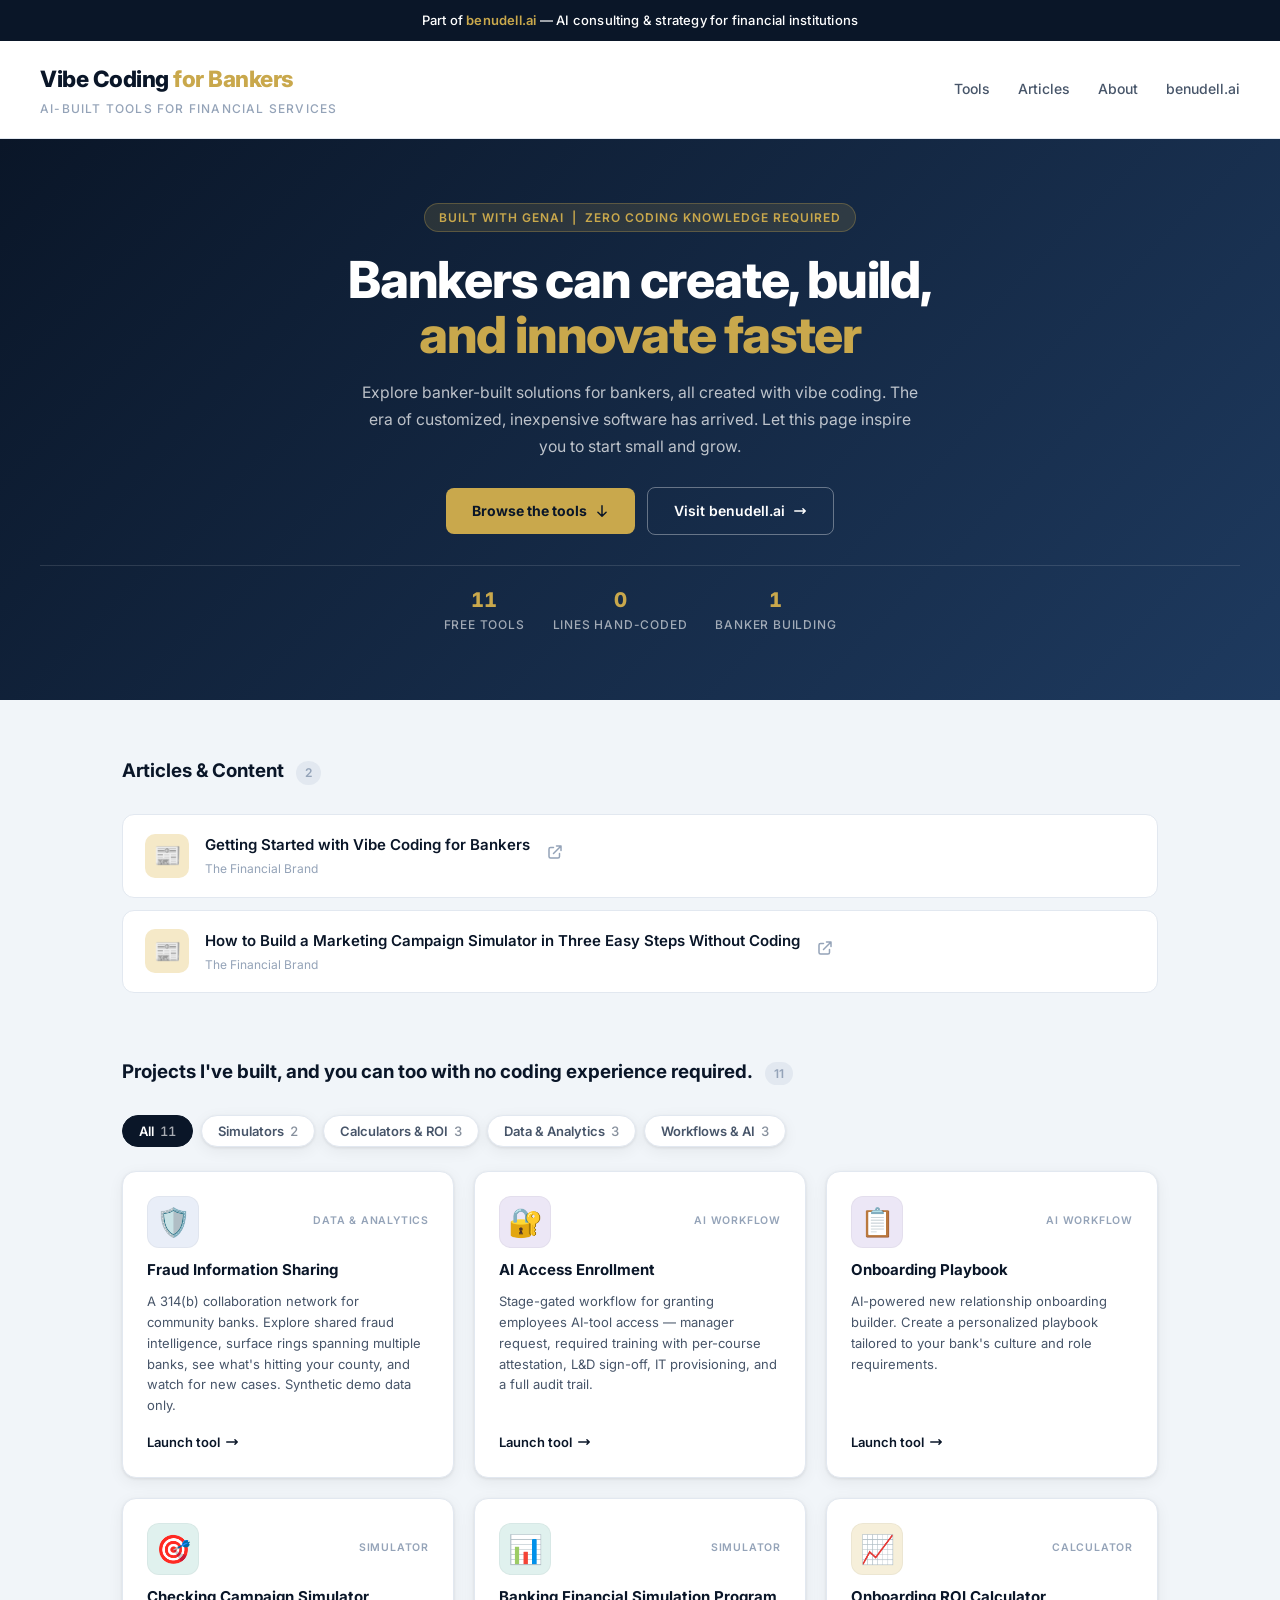
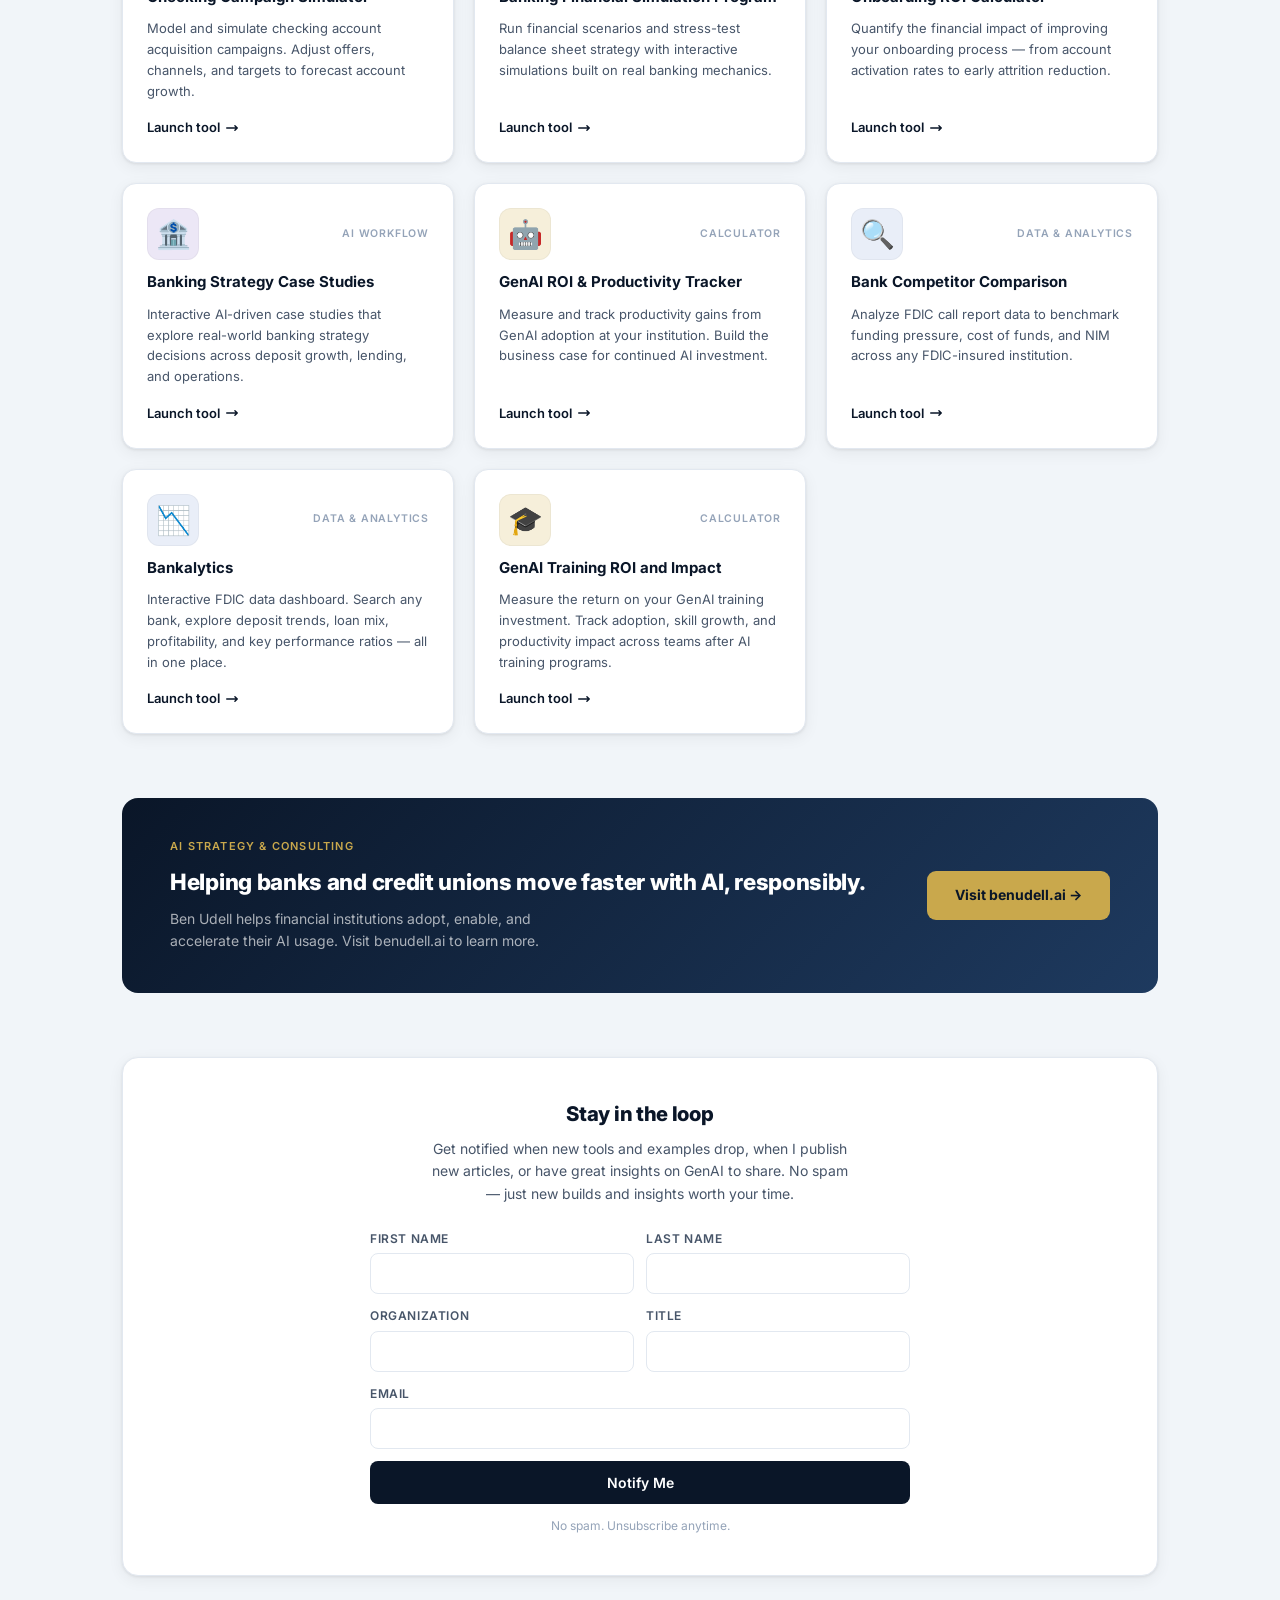
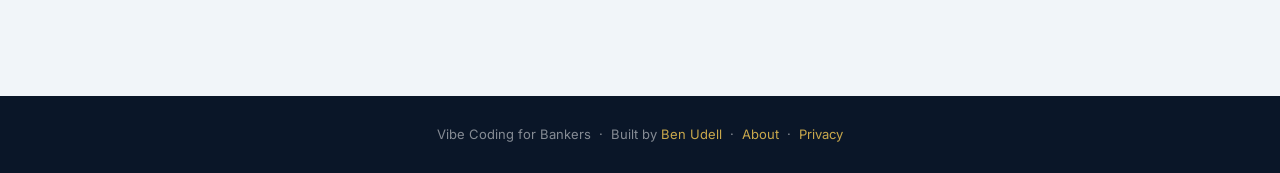
==== commit 34aa0003: "UX redesign: hero CTAs + stats, category filters, tinted icon tiles, What I Do strip Co-Authored-By:" ====
--- a/index.html
+++ b/index.html
@@ -77,6 +77,9 @@
       --shadow-hover: 0 4px 12px rgba(0,0,0,0.12), 0 12px 32px rgba(0,0,0,0.1);
     }
 
+    html { scroll-behavior: smooth; }
+    @media (prefers-reduced-motion: reduce) { html { scroll-behavior: auto; } }
+
     html, body {
       font-family: 'Inter', sans-serif;
       background: var(--bg);
@@ -84,6 +87,14 @@
       font-size: 15px;
       line-height: 1.6;
     }
+
+    a:focus-visible, button:focus-visible {
+      outline: 2px solid var(--gold);
+      outline-offset: 2px;
+      border-radius: 4px;
+    }
+
+    section[id], div[id] { scroll-margin-top: 24px; }
 
     /* ── Top Banner ─────────────────────────────────────── */
     .top-banner {
@@ -204,22 +215,30 @@
       margin-bottom: 20px;
     }
     .hero h1 {
-      font-size: 4.2rem;
+      font-size: 3.4rem;
       font-weight: 800;
-      letter-spacing: -1.5px;
-      line-height: 1.05;
-      margin-bottom: 20px;
-      max-width: 800px;
+      letter-spacing: -1.2px;
+      line-height: 1.08;
+      margin-bottom: 18px;
+      max-width: 760px;
       margin-left: auto;
       margin-right: auto;
     }
+    @media (max-width: 600px) { .hero h1 { font-size: 2.2rem; letter-spacing: -0.7px; } }
     .hero h1 span { color: var(--gold); }
     .hero p {
-      font-size: 1.1rem;
+      font-size: 1.05rem;
       color: rgba(255,255,255,0.72);
       max-width: 560px;
-      margin: 0 auto 28px;
+      margin: 0 auto 26px;
       line-height: 1.7;
+    }
+    .hero-ctas {
+      display: flex;
+      justify-content: center;
+      align-items: center;
+      gap: 12px;
+      flex-wrap: wrap;
     }
     .hero-cta {
       display: inline-flex;
@@ -235,6 +254,38 @@
       transition: opacity 0.2s, transform 0.2s;
     }
     .hero-cta:hover { opacity: 0.88; transform: translateY(-1px); }
+    .hero-cta.ghost {
+      background: transparent;
+      color: #fff;
+      border: 1px solid rgba(255,255,255,0.35);
+      font-weight: 600;
+    }
+    .hero-cta.ghost:hover { background: rgba(255,255,255,0.1); opacity: 1; }
+    .hero-stats {
+      display: flex;
+      justify-content: center;
+      gap: 28px;
+      flex-wrap: wrap;
+      margin-top: 30px;
+      padding-top: 22px;
+      border-top: 1px solid rgba(255,255,255,0.12);
+    }
+    .hero-stat { text-align: center; }
+    .hero-stat b {
+      display: block;
+      font-size: 1.35rem;
+      font-weight: 800;
+      color: var(--gold);
+      font-variant-numeric: tabular-nums;
+      line-height: 1.2;
+    }
+    .hero-stat span {
+      font-size: 12px;
+      color: rgba(255,255,255,0.6);
+      text-transform: uppercase;
+      letter-spacing: 0.8px;
+      font-weight: 500;
+    }
 
     /* ── Main content ───────────────────────────────────── */
     .main { max-width: 1100px; margin: 0 auto; padding: 56px 32px; }
@@ -288,6 +339,12 @@
       transform: translateY(-3px);
       border-color: var(--gold);
     }
+    .card-top {
+      display: flex;
+      align-items: center;
+      justify-content: space-between;
+      gap: 10px;
+    }
     .card-icon {
       font-size: 28px;
       line-height: 1;
@@ -298,6 +355,55 @@
       height: 52px;
       background: var(--gold-light);
       border-radius: 12px;
+      box-shadow: inset 0 0 0 1px rgba(15,23,42,0.04);
+    }
+    .card-tag {
+      font-size: 10.5px;
+      font-weight: 600;
+      text-transform: uppercase;
+      letter-spacing: 0.8px;
+      color: var(--text-light);
+      white-space: nowrap;
+    }
+
+    /* Category tints — color identifies the tool category. */
+    .tint-teal   { background: #e0f1ee; }
+    .tint-amber  { background: #f6efda; }
+    .tint-blue   { background: #e9eef8; }
+    .tint-violet { background: #ece7f6; }
+
+    /* ── Filter chips ───────────────────────────────────── */
+    .filterbar {
+      display: flex;
+      flex-wrap: wrap;
+      gap: 8px;
+      margin-bottom: 24px;
+    }
+    .filter-chip {
+      font-family: 'Inter', sans-serif;
+      font-size: 13px;
+      font-weight: 600;
+      color: var(--text-mid);
+      background: var(--white);
+      border: 1px solid var(--border);
+      border-radius: 999px;
+      padding: 7px 16px;
+      cursor: pointer;
+      box-shadow: var(--shadow);
+      transition: border-color 0.15s, color 0.15s, background 0.15s;
+    }
+    .filter-chip:hover { border-color: var(--gold); color: var(--navy); }
+    .filter-chip.on {
+      background: var(--navy);
+      border-color: var(--navy);
+      color: #fff;
+      box-shadow: none;
+    }
+    .filter-chip .n {
+      font-weight: 500;
+      opacity: 0.65;
+      font-variant-numeric: tabular-nums;
+      margin-left: 3px;
     }
     .card-title {
       font-size: 1rem;
@@ -532,6 +638,8 @@
       <span></span><span></span><span></span>
     </button>
     <nav class="header-nav" id="headerNav">
+      <a href="#tools">Tools</a>
+      <a href="#articles">Articles</a>
       <a href="about.html">About</a>
       <a href="https://benudell.ai" target="_blank" rel="noopener">benudell.ai</a>
     </nav>
@@ -542,22 +650,34 @@
     <div class="hero-label">Built with GenAI &nbsp;|&nbsp; Zero coding knowledge required</div>
     <h1>Bankers can create, build,<br><span>and innovate faster</span></h1>
     <p>Explore banker-built solutions for bankers, all created with vibe coding. The era of customized, inexpensive software has arrived. Let this page inspire you to start small and grow.</p>
-    <a href="https://benudell.ai" target="_blank" rel="noopener" class="hero-cta">
-      Visit benudell.ai
-      <svg width="14" height="14" fill="none" viewBox="0 0 24 24" stroke="currentColor" stroke-width="2.5"><path stroke-linecap="round" stroke-linejoin="round" d="M17 8l4 4m0 0l-4 4m4-4H3"/></svg>
-    </a>
+    <div class="hero-ctas">
+      <a href="#tools" class="hero-cta">
+        Browse the tools
+        <svg width="14" height="14" fill="none" viewBox="0 0 24 24" stroke="currentColor" stroke-width="2.5"><path stroke-linecap="round" stroke-linejoin="round" d="M19 14l-7 7m0 0l-7-7m7 7V3"/></svg>
+      </a>
+      <a href="https://benudell.ai" target="_blank" rel="noopener" class="hero-cta ghost">
+        Visit benudell.ai
+        <svg width="14" height="14" fill="none" viewBox="0 0 24 24" stroke="currentColor" stroke-width="2.5"><path stroke-linecap="round" stroke-linejoin="round" d="M17 8l4 4m0 0l-4 4m4-4H3"/></svg>
+      </a>
+    </div>
+    <div class="hero-stats">
+      <div class="hero-stat"><b>11</b><span>Free tools</span></div>
+      <div class="hero-stat"><b>0</b><span>Lines hand-coded</span></div>
+      <div class="hero-stat"><b>1</b><span>Banker building</span></div>
+    </div>
   </section>
 
   <main class="main">
 
     <!-- Articles -->
-    <div class="section-header">
+    <div class="section-header" id="articles">
       <div class="section-title">Articles &amp; Content</div>
+      <div class="section-count">2</div>
     </div>
     <ul class="articles-list">
       <li class="article-item">
         <a href="https://thefinancialbrand.com/news/digital-banking/you-can-vibe-code-for-your-bank-196775" target="_blank" rel="noopener" class="article-link">
-          <div class="article-icon">📰</div>
+          <div class="article-icon tint-blue">📰</div>
           <div>
             <div class="article-title">Getting Started with Vibe Coding for Bankers</div>
             <div class="article-source">The Financial Brand</div>
@@ -569,7 +689,7 @@
       </li>
       <li class="article-item">
         <a href="https://thefinancialbrand.com/news/artificial-intelligence-banking/how-to-build-a-marketing-campaign-simulator-in-three-easy-steps-without-coding-197214" target="_blank" rel="noopener" class="article-link">
-          <div class="article-icon">📰</div>
+          <div class="article-icon tint-teal">📰</div>
           <div>
             <div class="article-title">How to Build a Marketing Campaign Simulator in Three Easy Steps Without Coding</div>
             <div class="article-source">The Financial Brand</div>
@@ -582,84 +702,93 @@
     </ul>
 
     <!-- Projects -->
-    <div class="section-header">
+    <div class="section-header" id="tools">
       <div class="section-title">Projects I've built, and you can too with no coding experience required.</div>
+      <div class="section-count">11</div>
     </div>
 
+    <div class="filterbar" id="filterbar">
+      <button class="filter-chip on" data-filter="all">All <span class="n">11</span></button>
+      <button class="filter-chip" data-filter="sim">Simulators <span class="n">2</span></button>
+      <button class="filter-chip" data-filter="calc">Calculators &amp; ROI <span class="n">3</span></button>
+      <button class="filter-chip" data-filter="data">Data &amp; Analytics <span class="n">3</span></button>
+      <button class="filter-chip" data-filter="ai">Workflows &amp; AI <span class="n">3</span></button>
+    </div>
+
     <div class="cards-grid">
 
-      <a href="/fraud-share/" target="_blank" rel="noopener" class="card">
-        <div class="card-icon">🛡️</div>
+      <a href="/fraud-share/" target="_blank" rel="noopener" class="card" data-cat="data">
+        <div class="card-top"><div class="card-icon tint-blue">🛡️</div><span class="card-tag">Data &amp; Analytics</span></div>
         <div class="card-title">Fraud Information Sharing</div>
         <div class="card-desc">A 314(b) collaboration network for community banks. Explore shared fraud intelligence, surface rings spanning multiple banks, see what's hitting your county, and watch for new cases. Synthetic demo data only.</div>
         <div class="card-link">Launch tool <svg width="14" height="14" fill="none" viewBox="0 0 24 24" stroke="currentColor" stroke-width="2.5"><path stroke-linecap="round" stroke-linejoin="round" d="M17 8l4 4m0 0l-4 4m4-4H3"/></svg></div>
       </a>
 
-      <a href="https://ai-access-enrollment-production.up.railway.app" target="_blank" rel="noopener" class="card">
-        <div class="card-icon">🔐</div>
+      <a href="https://ai-access-enrollment-production.up.railway.app" target="_blank" rel="noopener" class="card" data-cat="ai">
+        <div class="card-top"><div class="card-icon tint-violet">🔐</div><span class="card-tag">AI Workflow</span></div>
         <div class="card-title">AI Access Enrollment</div>
         <div class="card-desc">Stage-gated workflow for granting employees AI-tool access — manager request, required training with per-course attestation, L&amp;D sign-off, IT provisioning, and a full audit trail.</div>
         <div class="card-link">Launch tool <svg width="14" height="14" fill="none" viewBox="0 0 24 24" stroke="currentColor" stroke-width="2.5"><path stroke-linecap="round" stroke-linejoin="round" d="M17 8l4 4m0 0l-4 4m4-4H3"/></svg></div>
       </a>
 
-      <a href="https://embark-architect.lovable.app" target="_blank" rel="noopener" class="card">
-        <div class="card-icon">📋</div>
+      <a href="https://embark-architect.lovable.app" target="_blank" rel="noopener" class="card" data-cat="ai">
+        <div class="card-top"><div class="card-icon tint-violet">📋</div><span class="card-tag">AI Workflow</span></div>
         <div class="card-title">Onboarding Playbook</div>
         <div class="card-desc">AI-powered new relationship onboarding builder. Create a personalized playbook tailored to your bank's culture and role requirements.</div>
         <div class="card-link">Launch tool <svg width="14" height="14" fill="none" viewBox="0 0 24 24" stroke="currentColor" stroke-width="2.5"><path stroke-linecap="round" stroke-linejoin="round" d="M17 8l4 4m0 0l-4 4m4-4H3"/></svg></div>
       </a>
 
-      <a href="https://checkingcampaignsimulator.lovable.app" target="_blank" rel="noopener" class="card">
-        <div class="card-icon">🎯</div>
+      <a href="https://checkingcampaignsimulator.lovable.app" target="_blank" rel="noopener" class="card" data-cat="sim">
+        <div class="card-top"><div class="card-icon tint-teal">🎯</div><span class="card-tag">Simulator</span></div>
         <div class="card-title">Checking Campaign Simulator</div>
         <div class="card-desc">Model and simulate checking account acquisition campaigns. Adjust offers, channels, and targets to forecast account growth.</div>
         <div class="card-link">Launch tool <svg width="14" height="14" fill="none" viewBox="0 0 24 24" stroke="currentColor" stroke-width="2.5"><path stroke-linecap="round" stroke-linejoin="round" d="M17 8l4 4m0 0l-4 4m4-4H3"/></svg></div>
       </a>
 
-      <a href="https://gsbfisim.lovable.app" target="_blank" rel="noopener" class="card">
-        <div class="card-icon">📊</div>
+      <a href="https://fisim-for-bankers.netlify.app/" target="_blank" rel="noopener" class="card" data-cat="sim">
+        <div class="card-top"><div class="card-icon tint-teal">📊</div><span class="card-tag">Simulator</span></div>
         <div class="card-title">Banking Financial Simulation Program</div>
         <div class="card-desc">Run financial scenarios and stress-test balance sheet strategy with interactive simulations built on real banking mechanics.</div>
         <div class="card-link">Launch tool <svg width="14" height="14" fill="none" viewBox="0 0 24 24" stroke="currentColor" stroke-width="2.5"><path stroke-linecap="round" stroke-linejoin="round" d="M17 8l4 4m0 0l-4 4m4-4H3"/></svg></div>
       </a>
 
-<a href="https://creative-calculation-hub.lovable.app" target="_blank" rel="noopener" class="card">
-        <div class="card-icon">📈</div>
+<a href="https://creative-calculation-hub.lovable.app" target="_blank" rel="noopener" class="card" data-cat="calc">
+        <div class="card-top"><div class="card-icon tint-amber">📈</div><span class="card-tag">Calculator</span></div>
         <div class="card-title">Onboarding ROI Calculator</div>
         <div class="card-desc">Quantify the financial impact of improving your onboarding process — from account activation rates to early attrition reduction.</div>
         <div class="card-link">Launch tool <svg width="14" height="14" fill="none" viewBox="0 0 24 24" stroke="currentColor" stroke-width="2.5"><path stroke-linecap="round" stroke-linejoin="round" d="M17 8l4 4m0 0l-4 4m4-4H3"/></svg></div>
       </a>
 
-      <a href="https://bank-strategist-ai.lovable.app" target="_blank" rel="noopener" class="card">
-        <div class="card-icon">🏦</div>
+      <a href="https://bank-strategist-ai.lovable.app" target="_blank" rel="noopener" class="card" data-cat="ai">
+        <div class="card-top"><div class="card-icon tint-violet">🏦</div><span class="card-tag">AI Workflow</span></div>
         <div class="card-title">Banking Strategy Case Studies</div>
         <div class="card-desc">Interactive AI-driven case studies that explore real-world banking strategy decisions across deposit growth, lending, and operations.</div>
         <div class="card-link">Launch tool <svg width="14" height="14" fill="none" viewBox="0 0 24 24" stroke="currentColor" stroke-width="2.5"><path stroke-linecap="round" stroke-linejoin="round" d="M17 8l4 4m0 0l-4 4m4-4H3"/></svg></div>
       </a>
 
-      <a href="https://genai-productivity-tracker.lovable.app/" target="_blank" rel="noopener" class="card">
-        <div class="card-icon">🤖</div>
+      <a href="https://genai-productivity-tracker.lovable.app/" target="_blank" rel="noopener" class="card" data-cat="calc">
+        <div class="card-top"><div class="card-icon tint-amber">🤖</div><span class="card-tag">Calculator</span></div>
         <div class="card-title">GenAI ROI &amp; Productivity Tracker</div>
         <div class="card-desc">Measure and track productivity gains from GenAI adoption at your institution. Build the business case for continued AI investment.</div>
         <div class="card-link">Launch tool <svg width="14" height="14" fill="none" viewBox="0 0 24 24" stroke="currentColor" stroke-width="2.5"><path stroke-linecap="round" stroke-linejoin="round" d="M17 8l4 4m0 0l-4 4m4-4H3"/></svg></div>
       </a>
 
-      <a href="bank-call-report-analyzer.html" target="_blank" rel="noopener" class="card">
-        <div class="card-icon">🔍</div>
+      <a href="bank-call-report-analyzer.html" target="_blank" rel="noopener" class="card" data-cat="data">
+        <div class="card-top"><div class="card-icon tint-blue">🔍</div><span class="card-tag">Data &amp; Analytics</span></div>
         <div class="card-title">Bank Competitor Comparison</div>
         <div class="card-desc">Analyze FDIC call report data to benchmark funding pressure, cost of funds, and NIM across any FDIC-insured institution.</div>
         <div class="card-link">Launch tool <svg width="14" height="14" fill="none" viewBox="0 0 24 24" stroke="currentColor" stroke-width="2.5"><path stroke-linecap="round" stroke-linejoin="round" d="M17 8l4 4m0 0l-4 4m4-4H3"/></svg></div>
       </a>
 
-      <a href="https://bankalytics.netlify.app/" target="_blank" rel="noopener" class="card">
-        <div class="card-icon">📉</div>
+      <a href="https://bankalytics.netlify.app/" target="_blank" rel="noopener" class="card" data-cat="data">
+        <div class="card-top"><div class="card-icon tint-blue">📉</div><span class="card-tag">Data &amp; Analytics</span></div>
         <div class="card-title">Bankalytics</div>
         <div class="card-desc">Interactive FDIC data dashboard. Search any bank, explore deposit trends, loan mix, profitability, and key performance ratios — all in one place.</div>
         <div class="card-link">Launch tool <svg width="14" height="14" fill="none" viewBox="0 0 24 24" stroke="currentColor" stroke-width="2.5"><path stroke-linecap="round" stroke-linejoin="round" d="M17 8l4 4m0 0l-4 4m4-4H3"/></svg></div>
       </a>
 
-      <a href="https://genai-roi-spark.lovable.app" target="_blank" rel="noopener" class="card">
-        <div class="card-icon">🎓</div>
+      <a href="https://trainingroi.vibecodingforbankers.com" target="_blank" rel="noopener" class="card" data-cat="calc">
+        <div class="card-top"><div class="card-icon tint-amber">🎓</div><span class="card-tag">Calculator</span></div>
         <div class="card-title">GenAI Training ROI and Impact</div>
         <div class="card-desc">Measure the return on your GenAI training investment. Track adoption, skill growth, and productivity impact across teams after AI training programs.</div>
         <div class="card-link">Launch tool <svg width="14" height="14" fill="none" viewBox="0 0 24 24" stroke="currentColor" stroke-width="2.5"><path stroke-linecap="round" stroke-linejoin="round" d="M17 8l4 4m0 0l-4 4m4-4H3"/></svg></div>
@@ -690,11 +819,11 @@
           <label class="email-label" for="lastName">Last Name</label>
           <input class="email-input" type="text" id="lastName" name="lastName" required>
         </div>
-        <div class="email-field full">
+        <div class="email-field">
           <label class="email-label" for="organization">Organization</label>
           <input class="email-input" type="text" id="organization" name="organization" required>
         </div>
-        <div class="email-field full">
+        <div class="email-field">
           <label class="email-label" for="title">Title</label>
           <input class="email-input" type="text" id="title" name="title" required>
         </div>
@@ -727,6 +856,17 @@
     headerNav.querySelectorAll('a').forEach(a => a.addEventListener('click', () => {
       hamburger.classList.remove('open');
       headerNav.classList.remove('open');
+    }));
+
+    // Tool category filter
+    const chips = document.querySelectorAll('.filter-chip');
+    chips.forEach(chip => chip.addEventListener('click', () => {
+      chips.forEach(c => c.classList.remove('on'));
+      chip.classList.add('on');
+      const cat = chip.dataset.filter;
+      document.querySelectorAll('.cards-grid .card').forEach(card => {
+        card.style.display = (cat === 'all' || card.dataset.cat === cat) ? '' : 'none';
+      });
     }));
 
     const SCRIPT_URL = 'https://script.google.com/macros/s/AKfycbw_fB1WUMu78fRrLVEBPa9GOAY6Ng2Lzy8RIN1iD5fTNvYi4U49Or56YtWM7o_eEZM/exec';
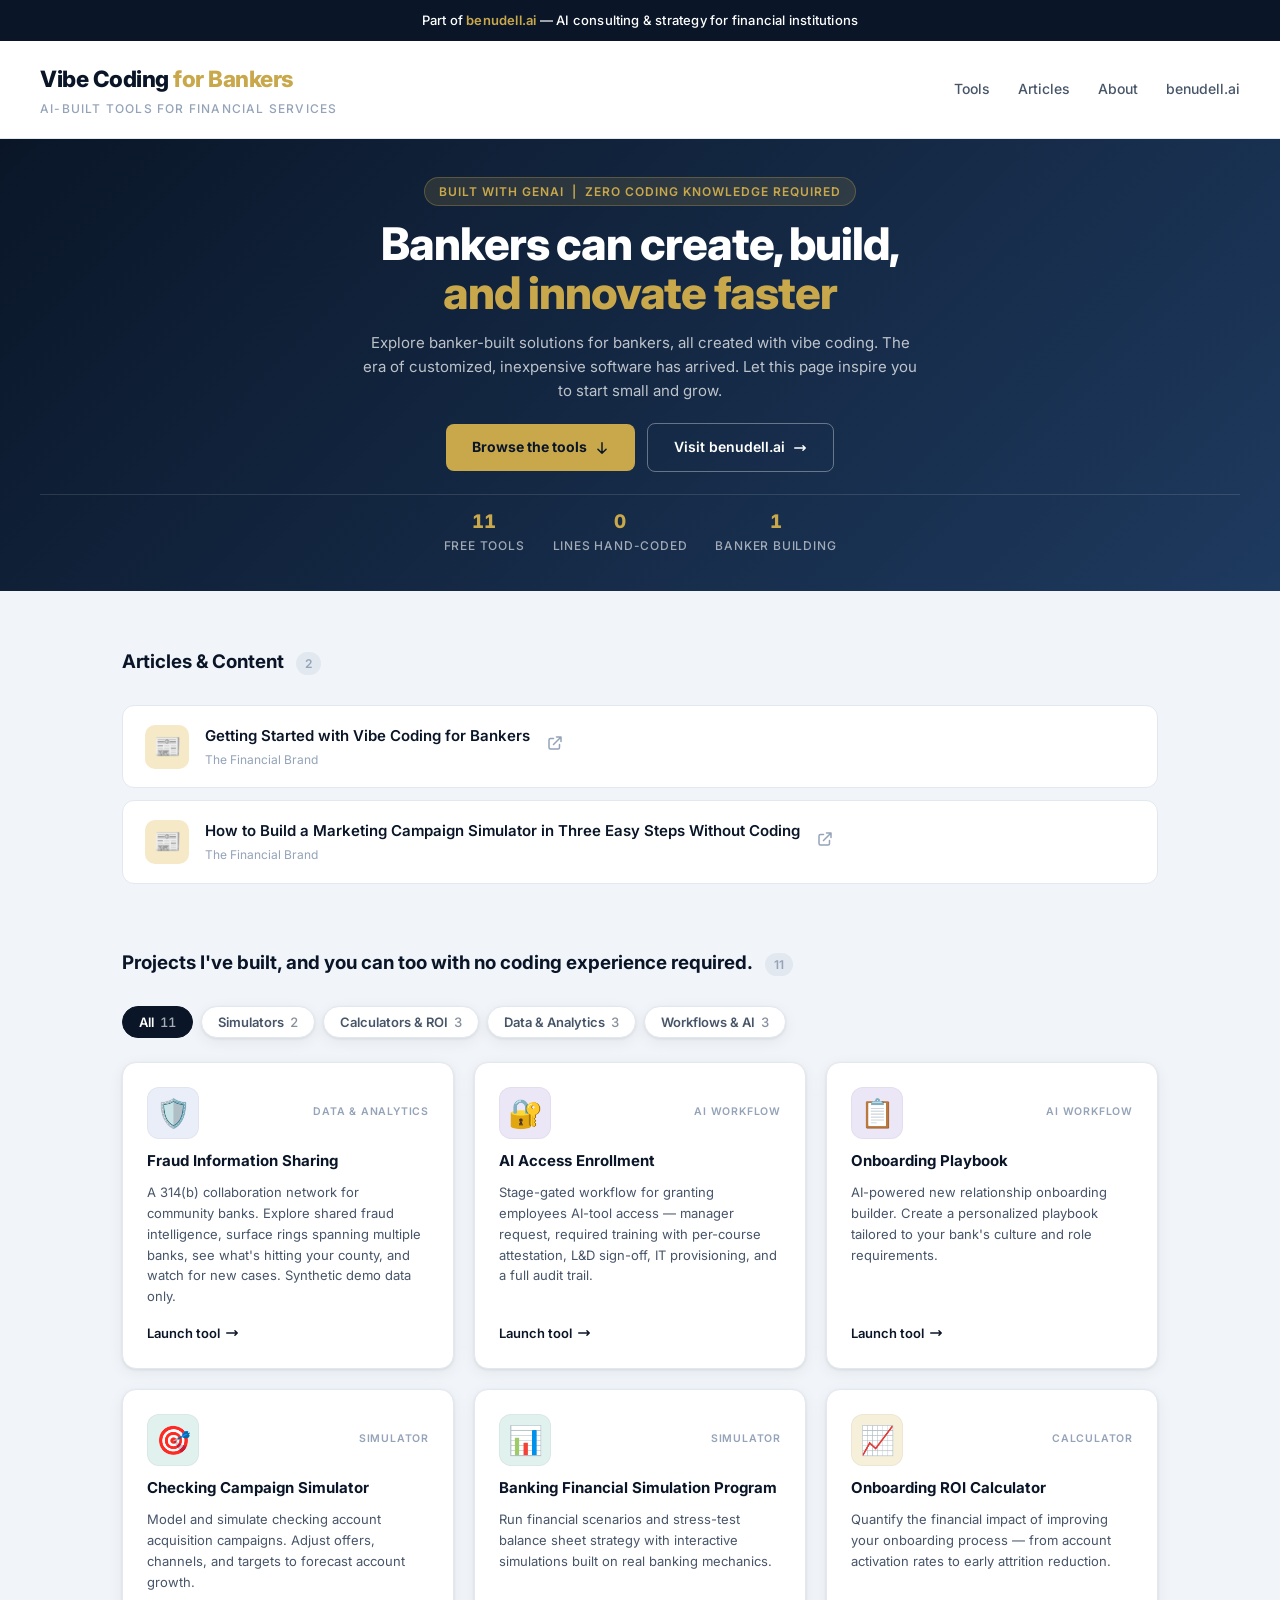
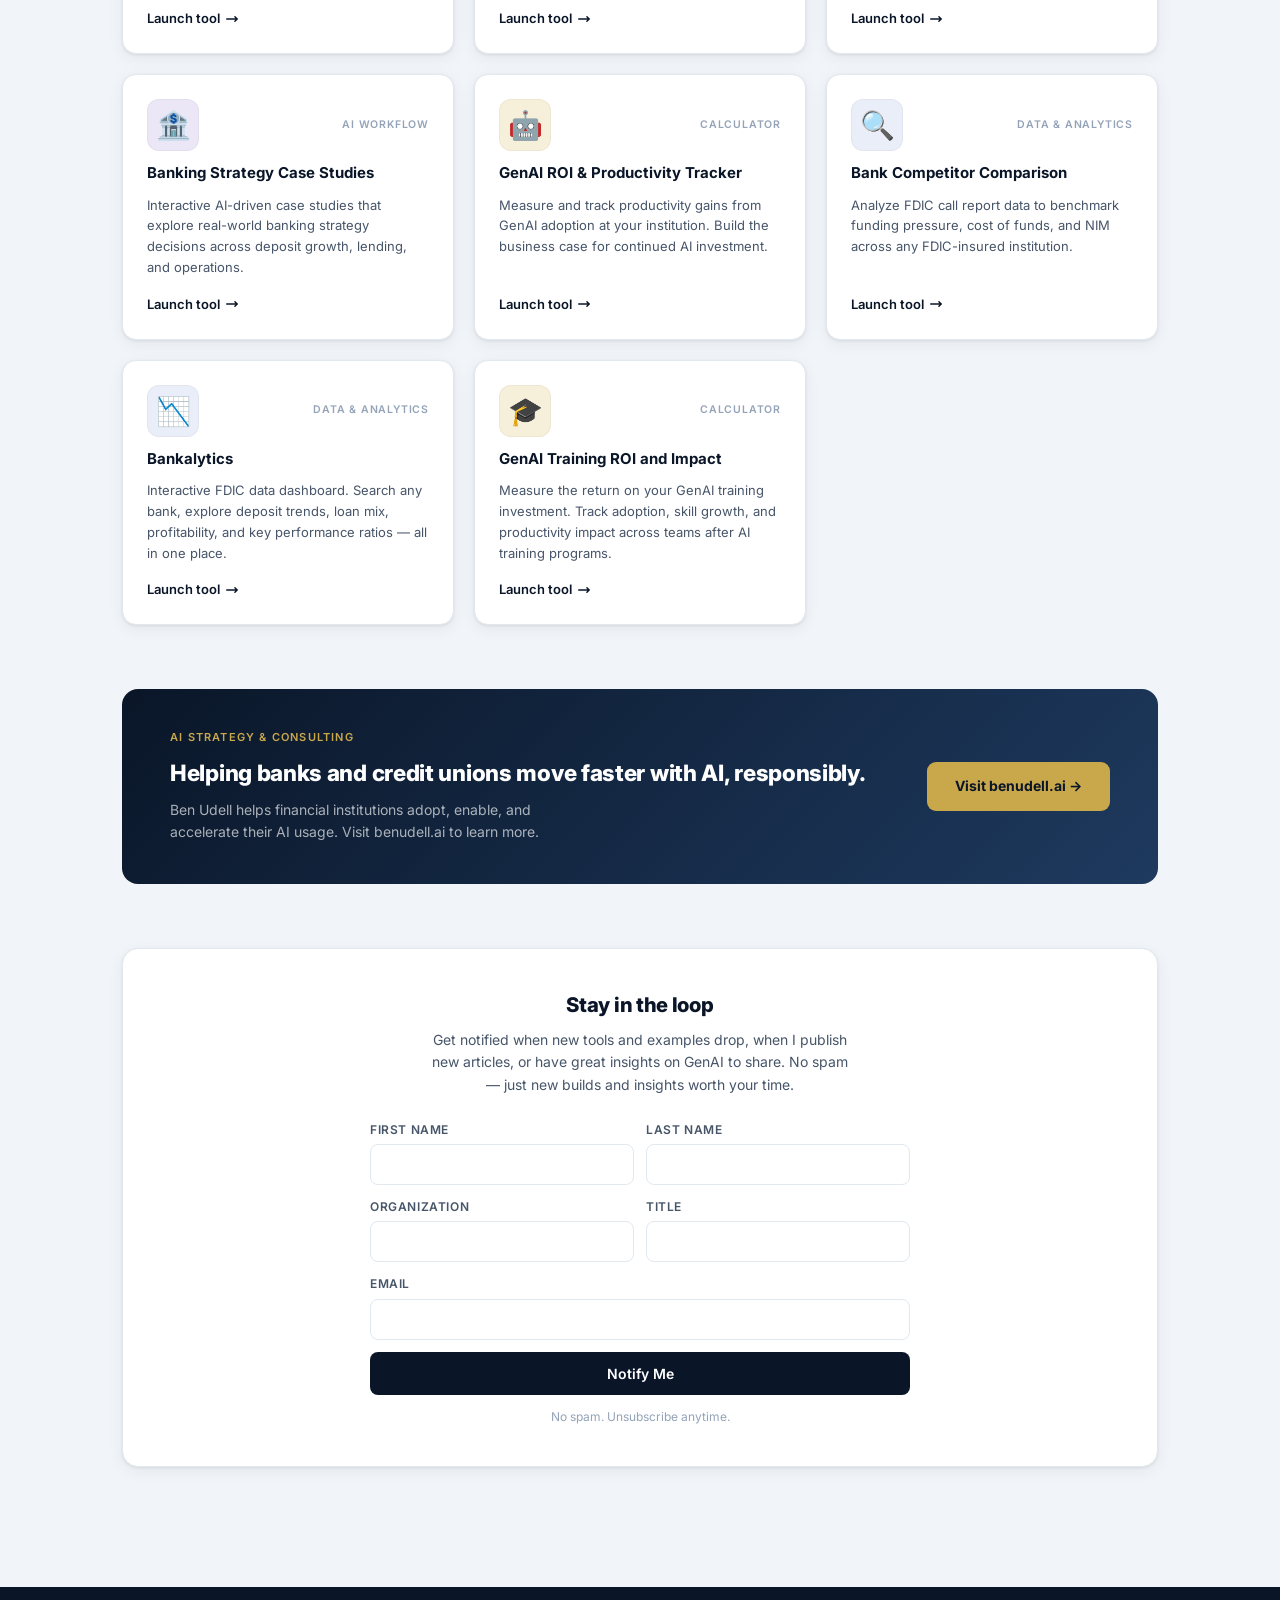
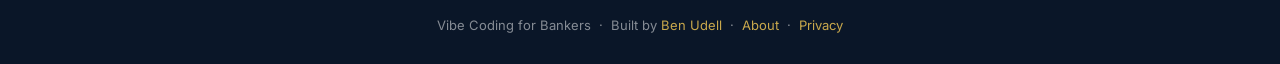
==== commit 7718c532: "Slim down hero banner height on desktop and mobile Co-Authored-By: Claude Fable 5 <noreply@anthropic" ====
--- a/index.html
+++ b/index.html
@@ -198,9 +198,10 @@
     .hero {
       background: linear-gradient(135deg, var(--navy) 0%, var(--navy-mid) 100%);
       color: #fff;
-      padding: 64px 40px;
+      padding: 38px 40px 34px;
       text-align: center;
     }
+    @media (max-width: 600px) { .hero { padding: 28px 20px 26px; } }
     .hero-label {
       display: inline-block;
       background: rgba(201,168,76,0.15);
@@ -212,26 +213,30 @@
       letter-spacing: 1px;
       text-transform: uppercase;
       padding: 4px 14px;
-      margin-bottom: 20px;
+      margin-bottom: 14px;
     }
     .hero h1 {
-      font-size: 3.4rem;
+      font-size: 3rem;
       font-weight: 800;
-      letter-spacing: -1.2px;
+      letter-spacing: -1.1px;
       line-height: 1.08;
-      margin-bottom: 18px;
+      margin-bottom: 14px;
       max-width: 760px;
       margin-left: auto;
       margin-right: auto;
     }
-    @media (max-width: 600px) { .hero h1 { font-size: 2.2rem; letter-spacing: -0.7px; } }
+    @media (max-width: 600px) {
+      .hero h1 { font-size: 2rem; letter-spacing: -0.7px; }
+      .hero-label { font-size: 10.5px; letter-spacing: 0.6px; }
+      .hero p { font-size: 0.95rem; }
+    }
     .hero h1 span { color: var(--gold); }
     .hero p {
-      font-size: 1.05rem;
+      font-size: 1rem;
       color: rgba(255,255,255,0.72);
       max-width: 560px;
-      margin: 0 auto 26px;
-      line-height: 1.7;
+      margin: 0 auto 20px;
+      line-height: 1.6;
     }
     .hero-ctas {
       display: flex;
@@ -266,14 +271,14 @@
       justify-content: center;
       gap: 28px;
       flex-wrap: wrap;
-      margin-top: 30px;
-      padding-top: 22px;
+      margin-top: 22px;
+      padding-top: 16px;
       border-top: 1px solid rgba(255,255,255,0.12);
     }
     .hero-stat { text-align: center; }
     .hero-stat b {
       display: block;
-      font-size: 1.35rem;
+      font-size: 1.25rem;
       font-weight: 800;
       color: var(--gold);
       font-variant-numeric: tabular-nums;
@@ -285,6 +290,18 @@
       text-transform: uppercase;
       letter-spacing: 0.8px;
       font-weight: 500;
+    }
+    /* Keep all three stats on one row on phones. */
+    @media (max-width: 600px) {
+      .hero-stats {
+        display: grid;
+        grid-template-columns: repeat(3, 1fr);
+        gap: 8px;
+        margin-top: 18px;
+        padding-top: 14px;
+      }
+      .hero-stat b { font-size: 1.1rem; }
+      .hero-stat span { font-size: 10px; letter-spacing: 0.3px; line-height: 1.35; }
     }
 
     /* ── Main content ───────────────────────────────────── */
@@ -766,7 +783,7 @@
         <div class="card-link">Launch tool <svg width="14" height="14" fill="none" viewBox="0 0 24 24" stroke="currentColor" stroke-width="2.5"><path stroke-linecap="round" stroke-linejoin="round" d="M17 8l4 4m0 0l-4 4m4-4H3"/></svg></div>
       </a>
 
-      <a href="https://genai-productivity-tracker.lovable.app/" target="_blank" rel="noopener" class="card" data-cat="calc">
+      <a href="https://genairoiproductivity.vibecodingforbankers.com/" target="_blank" rel="noopener" class="card" data-cat="calc">
         <div class="card-top"><div class="card-icon tint-amber">🤖</div><span class="card-tag">Calculator</span></div>
         <div class="card-title">GenAI ROI &amp; Productivity Tracker</div>
         <div class="card-desc">Measure and track productivity gains from GenAI adoption at your institution. Build the business case for continued AI investment.</div>
